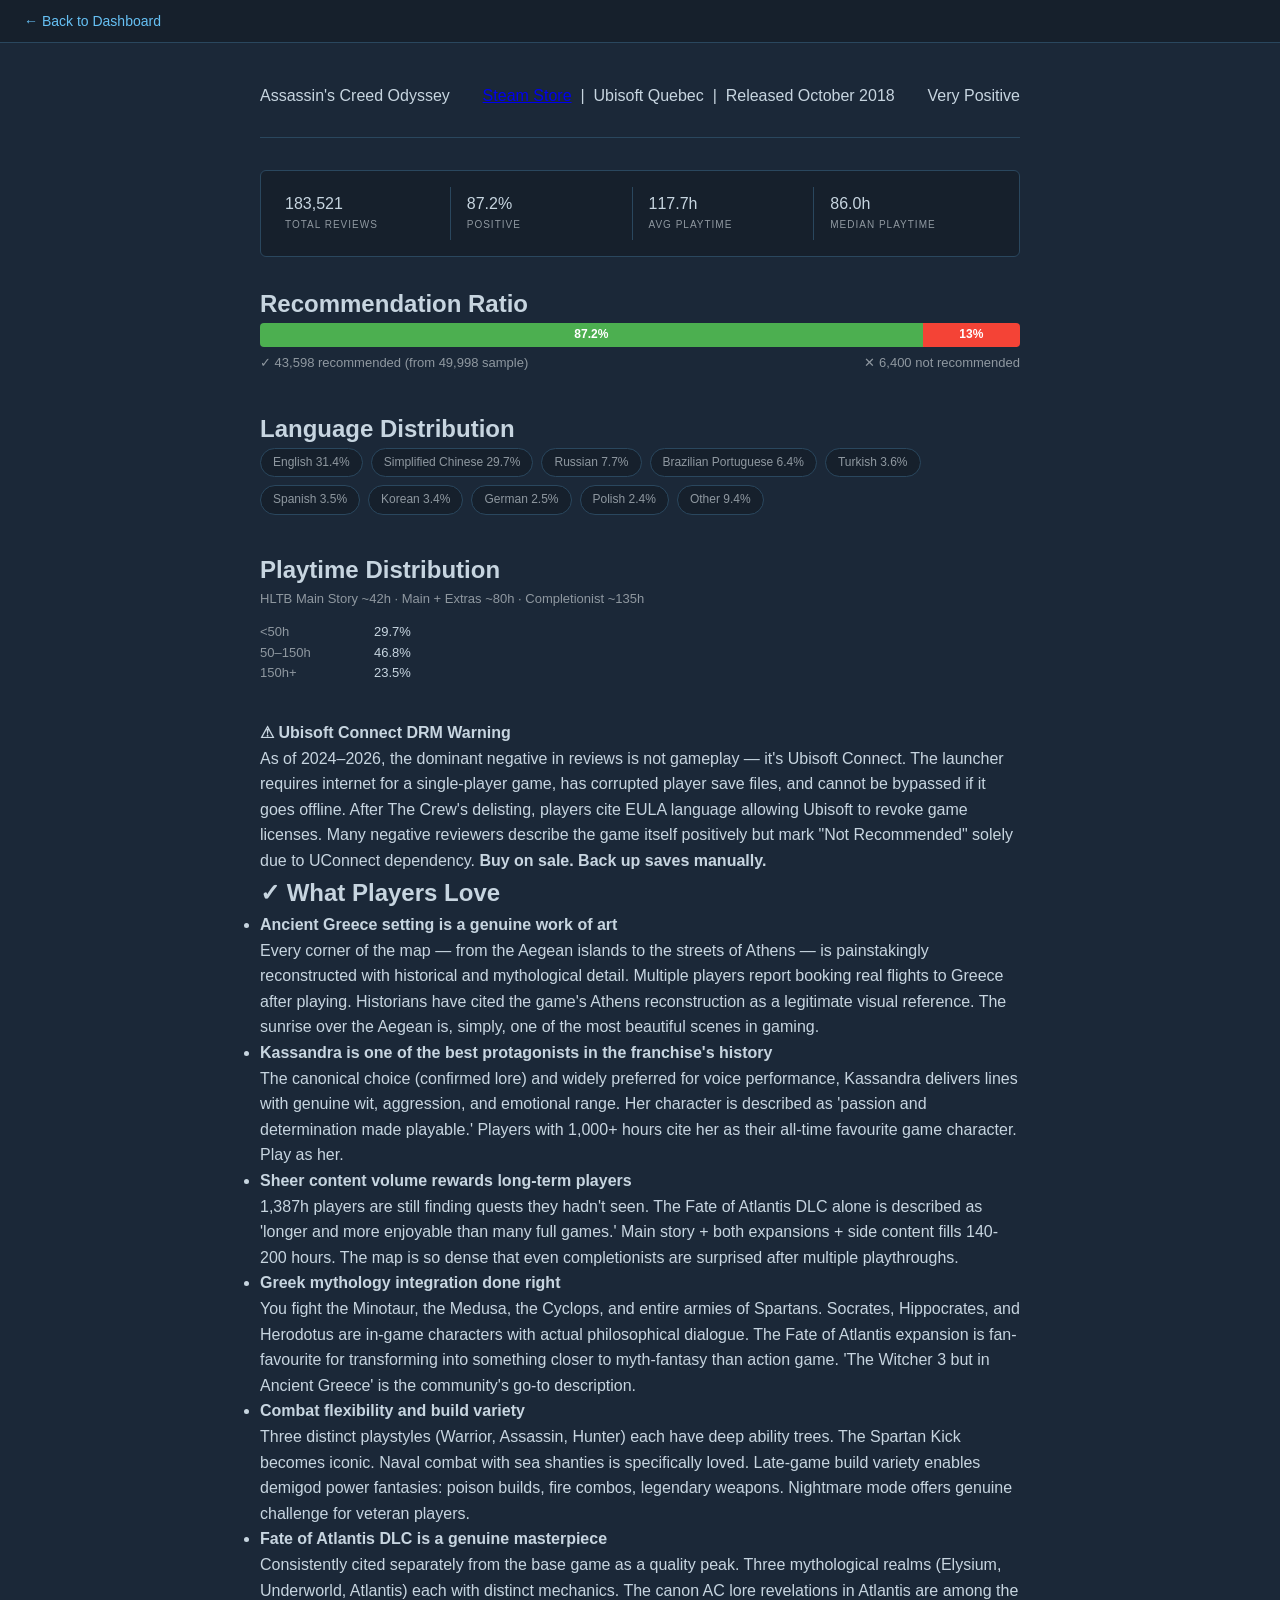
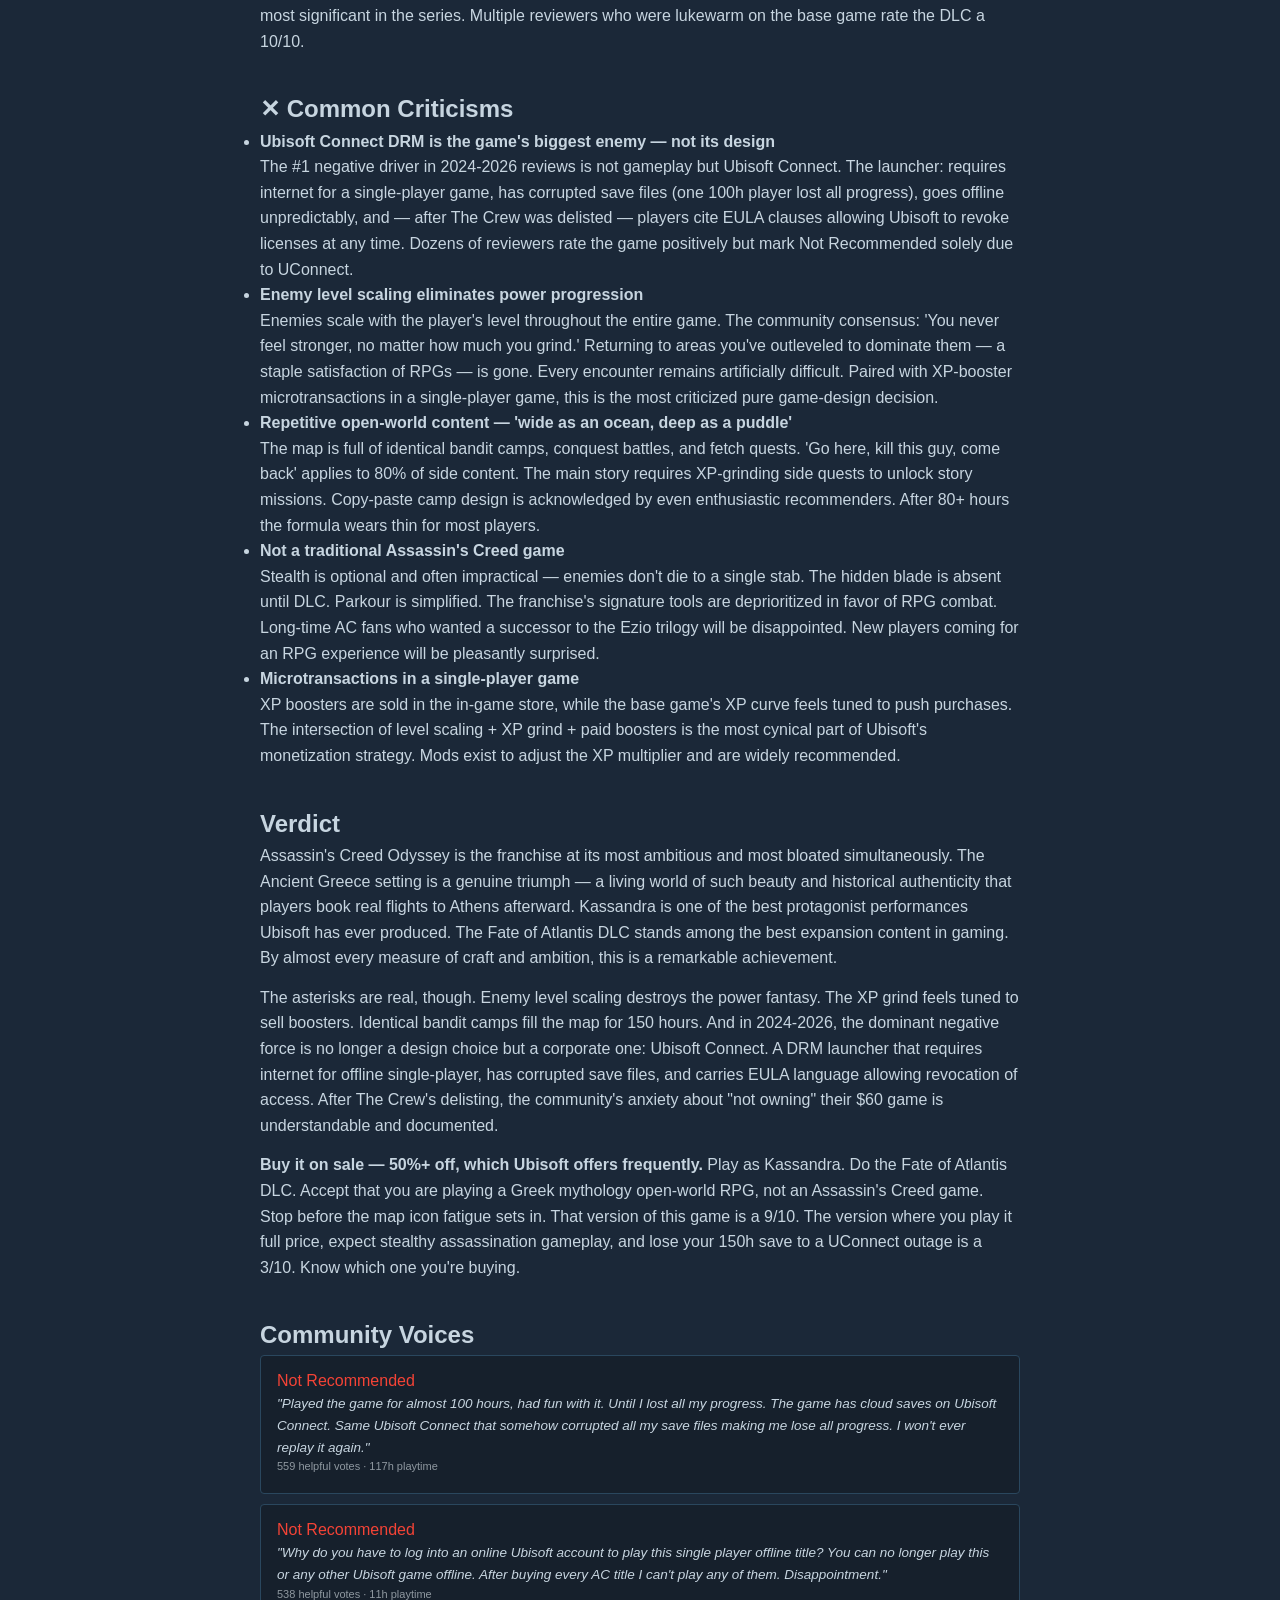
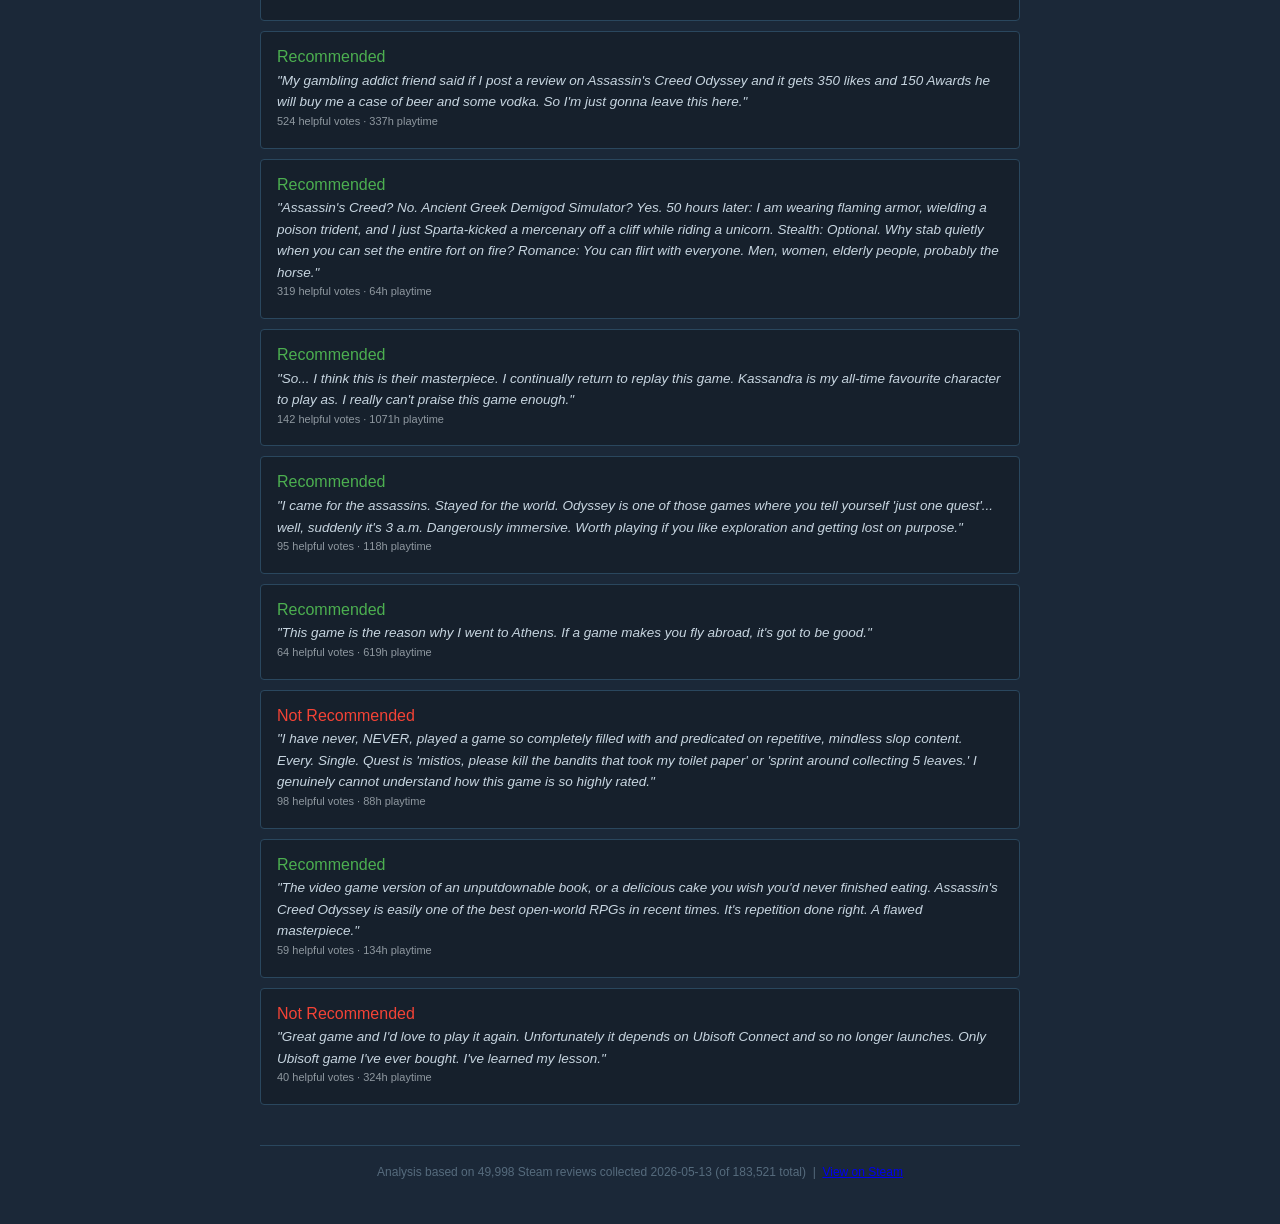
==== reports/ac_odyssey.html @ c22d8fff "Update Crimson Desert (150k reviews) + Add AC Odyssey (50k reviews) Crimson Desert: full corpus re-a" ====
<!doctype html>
<html lang="en">
<head>
<meta charset="utf-8">
<meta name="viewport" content="width=device-width,initial-scale=1">
<meta property="og:title" content="Assassin's Creed Odyssey — Steam Review Analysis">
<meta property="og:description" content="183,521 reviews · 87.2% positive · Very Positive">
<title>Assassin's Creed Odyssey — Steam Review Analysis</title>
<link rel="stylesheet" href="assets/style.css">
</head>
<body>
<nav class="nav-bar"><a href="index.html" class="nav-back">&#8592; Back to Dashboard</a></nav>
<div class="container">

<div class="header">
  <div class="game-title">Assassin's Creed Odyssey</div>
  <div class="game-meta">
    <a href="https://store.steampowered.com/app/812140/Assassins_Creed_Odyssey/" target="_blank" rel="noopener">Steam Store</a> &nbsp;|&nbsp;
    Ubisoft Quebec &nbsp;|&nbsp; Released October 2018
  </div>
  <div class="rating-badge">Very Positive</div>
</div>

<div class="stats-bar">
  <div class="stat-item"><div class="stat-num">183,521</div><div class="stat-label">Total Reviews</div></div>
  <div class="stat-item"><div class="stat-num">87.2%</div><div class="stat-label">Positive</div></div>
  <div class="stat-item"><div class="stat-num">117.7h</div><div class="stat-label">Avg Playtime</div></div>
  <div class="stat-item"><div class="stat-num">86.0h</div><div class="stat-label">Median Playtime</div></div>
</div>

<div class="section">
  <h2>Recommendation Ratio</h2>
  <div style="display:flex;align-items:center;gap:12px">
    <div style="flex:1">
      <div style="display:flex;height:24px;border-radius:4px;overflow:hidden">
        <div style="width:87.2%;background:#4CAF50;display:flex;align-items:center;justify-content:center;font-size:12px;font-weight:700;color:#fff">87.2%</div>
        <div style="width:12.799999999999997%;background:#F44336;display:flex;align-items:center;justify-content:center;font-size:12px;font-weight:700;color:#fff">13%</div>
      </div>
    </div>
  </div>
  <div style="display:flex;justify-content:space-between;margin-top:6px;font-size:13px;color:#8f98a0">
    <span>&#x2713; 43,598 recommended (from 49,998 sample)</span>
    <span>&#x2715; 6,400 not recommended</span>
  </div>
</div>

<div class="section">
  <h2>Language Distribution</h2>
  <div style="display:flex;flex-wrap:wrap;gap:8px">
    <span class="lang-pill">English 31.4%</span>
    <span class="lang-pill">Simplified Chinese 29.7%</span>
    <span class="lang-pill">Russian 7.7%</span>
    <span class="lang-pill">Brazilian Portuguese 6.4%</span>
    <span class="lang-pill">Turkish 3.6%</span>
    <span class="lang-pill">Spanish 3.5%</span>
    <span class="lang-pill">Korean 3.4%</span>
    <span class="lang-pill">German 2.5%</span>
    <span class="lang-pill">Polish 2.4%</span>
    <span class="lang-pill">Other 9.4%</span>
  </div>
</div>

<div class="section">
  <h2>Playtime Distribution</h2>
  <p style="color:#8f98a0;font-size:13px;margin-bottom:12px">HLTB Main Story ~42h · Main + Extras ~80h · Completionist ~135h</p>
  <div class="pt-row"><span class="pt-label">&lt;50h</span><div style="background:#16202d;border-radius:4px;overflow:hidden;height:12px;margin:4px 0"><div style="width:29.7%;height:100%;background:#66c0f4"></div></div> <span class="pt-pct">29.7%</span></div>
  <div class="pt-row"><span class="pt-label">50–150h</span><div style="background:#16202d;border-radius:4px;overflow:hidden;height:12px;margin:4px 0"><div style="width:46.8%;height:100%;background:#66c0f4"></div></div> <span class="pt-pct">46.8%</span></div>
  <div class="pt-row"><span class="pt-label">150h+</span><div style="background:#16202d;border-radius:4px;overflow:hidden;height:12px;margin:4px 0"><div style="width:23.5%;height:100%;background:#4CAF50"></div></div> <span class="pt-pct">23.5%</span></div>
</div>

<div class="callout callout-warning">
  <strong>&#9888; Ubisoft Connect DRM Warning</strong><br>
  As of 2024–2026, the dominant negative in reviews is not gameplay — it's Ubisoft Connect.
  The launcher requires internet for a single-player game, has corrupted player save files,
  and cannot be bypassed if it goes offline. After The Crew's delisting, players cite EULA
  language allowing Ubisoft to revoke game licenses. Many negative reviewers describe the game
  itself positively but mark "Not Recommended" solely due to UConnect dependency.
  <strong>Buy on sale. Back up saves manually.</strong>
</div>

<div class="section">
  <h2>&#x2713; What Players Love</h2>
  <ul class="pros-list">
    <li><strong>Ancient Greece setting is a genuine work of art</strong><br><span>Every corner of the map — from the Aegean islands to the streets of Athens — is painstakingly reconstructed with historical and mythological detail. Multiple players report booking real flights to Greece after playing. Historians have cited the game's Athens reconstruction as a legitimate visual reference. The sunrise over the Aegean is, simply, one of the most beautiful scenes in gaming.</span></li>
    <li><strong>Kassandra is one of the best protagonists in the franchise's history</strong><br><span>The canonical choice (confirmed lore) and widely preferred for voice performance, Kassandra delivers lines with genuine wit, aggression, and emotional range. Her character is described as 'passion and determination made playable.' Players with 1,000+ hours cite her as their all-time favourite game character. Play as her.</span></li>
    <li><strong>Sheer content volume rewards long-term players</strong><br><span>1,387h players are still finding quests they hadn't seen. The Fate of Atlantis DLC alone is described as 'longer and more enjoyable than many full games.' Main story + both expansions + side content fills 140-200 hours. The map is so dense that even completionists are surprised after multiple playthroughs.</span></li>
    <li><strong>Greek mythology integration done right</strong><br><span>You fight the Minotaur, the Medusa, the Cyclops, and entire armies of Spartans. Socrates, Hippocrates, and Herodotus are in-game characters with actual philosophical dialogue. The Fate of Atlantis expansion is fan-favourite for transforming into something closer to myth-fantasy than action game. 'The Witcher 3 but in Ancient Greece' is the community's go-to description.</span></li>
    <li><strong>Combat flexibility and build variety</strong><br><span>Three distinct playstyles (Warrior, Assassin, Hunter) each have deep ability trees. The Spartan Kick becomes iconic. Naval combat with sea shanties is specifically loved. Late-game build variety enables demigod power fantasies: poison builds, fire combos, legendary weapons. Nightmare mode offers genuine challenge for veteran players.</span></li>
    <li><strong>Fate of Atlantis DLC is a genuine masterpiece</strong><br><span>Consistently cited separately from the base game as a quality peak. Three mythological realms (Elysium, Underworld, Atlantis) each with distinct mechanics. The canon AC lore revelations in Atlantis are among the most significant in the series. Multiple reviewers who were lukewarm on the base game rate the DLC a 10/10.</span></li>
  </ul>
</div>

<div class="section">
  <h2>&#x2715; Common Criticisms</h2>
  <ul class="cons-list">
    <li><strong>Ubisoft Connect DRM is the game's biggest enemy — not its design</strong><br><span>The #1 negative driver in 2024-2026 reviews is not gameplay but Ubisoft Connect. The launcher: requires internet for a single-player game, has corrupted save files (one 100h player lost all progress), goes offline unpredictably, and — after The Crew was delisted — players cite EULA clauses allowing Ubisoft to revoke licenses at any time. Dozens of reviewers rate the game positively but mark Not Recommended solely due to UConnect.</span></li>
    <li><strong>Enemy level scaling eliminates power progression</strong><br><span>Enemies scale with the player's level throughout the entire game. The community consensus: 'You never feel stronger, no matter how much you grind.' Returning to areas you've outleveled to dominate them — a staple satisfaction of RPGs — is gone. Every encounter remains artificially difficult. Paired with XP-booster microtransactions in a single-player game, this is the most criticized pure game-design decision.</span></li>
    <li><strong>Repetitive open-world content — 'wide as an ocean, deep as a puddle'</strong><br><span>The map is full of identical bandit camps, conquest battles, and fetch quests. 'Go here, kill this guy, come back' applies to 80% of side content. The main story requires XP-grinding side quests to unlock story missions. Copy-paste camp design is acknowledged by even enthusiastic recommenders. After 80+ hours the formula wears thin for most players.</span></li>
    <li><strong>Not a traditional Assassin's Creed game</strong><br><span>Stealth is optional and often impractical — enemies don't die to a single stab. The hidden blade is absent until DLC. Parkour is simplified. The franchise's signature tools are deprioritized in favor of RPG combat. Long-time AC fans who wanted a successor to the Ezio trilogy will be disappointed. New players coming for an RPG experience will be pleasantly surprised.</span></li>
    <li><strong>Microtransactions in a single-player game</strong><br><span>XP boosters are sold in the in-game store, while the base game's XP curve feels tuned to push purchases. The intersection of level scaling + XP grind + paid boosters is the most cynical part of Ubisoft's monetization strategy. Mods exist to adjust the XP multiplier and are widely recommended.</span></li>
  </ul>
</div>

<div class="section">
  <h2>Verdict</h2>
  <div class="verdict">
    <p>Assassin's Creed Odyssey is the franchise at its most ambitious and most bloated simultaneously.
The Ancient Greece setting is a genuine triumph — a living world of such beauty and historical
authenticity that players book real flights to Athens afterward. Kassandra is one of the best
protagonist performances Ubisoft has ever produced. The Fate of Atlantis DLC stands among the
best expansion content in gaming. By almost every measure of craft and ambition, this is a
remarkable achievement.</p>
    <p style="margin-top:14px">The asterisks are real, though. Enemy level scaling destroys the power fantasy. The XP grind
feels tuned to sell boosters. Identical bandit camps fill the map for 150 hours.
And in 2024-2026, the dominant negative force is no longer a design choice but a corporate one:
Ubisoft Connect. A DRM launcher that requires internet for offline single-player, has corrupted
save files, and carries EULA language allowing revocation of access. After The Crew's delisting,
the community's anxiety about "not owning" their $60 game is understandable and documented.</p>
    <p style="margin-top:14px"><strong>Buy it on sale — 50%+ off, which Ubisoft offers frequently.</strong>
Play as Kassandra. Do the Fate of Atlantis DLC. Accept that you are playing a Greek mythology
open-world RPG, not an Assassin's Creed game. Stop before the map icon fatigue sets in.
That version of this game is a 9/10. The version where you play it full price, expect stealthy
assassination gameplay, and lose your 150h save to a UConnect outage is a 3/10.
Know which one you're buying.</p>
  </div>
</div>

<div class="section">
  <h2>Community Voices</h2>
  <div class="quotes">
    <div class="quote-card">
      <div class="quote-tag" style="color:#F44336">Not Recommended</div>
      <p class="quote-text">"Played the game for almost 100 hours, had fun with it. Until I lost all my progress. The game has cloud saves on Ubisoft Connect. Same Ubisoft Connect that somehow corrupted all my save files making me lose all progress. I won't ever replay it again."</p>
      <div class="quote-meta">559 helpful votes · 117h playtime</div>
    </div>
    <div class="quote-card">
      <div class="quote-tag" style="color:#F44336">Not Recommended</div>
      <p class="quote-text">"Why do you have to log into an online Ubisoft account to play this single player offline title? You can no longer play this or any other Ubisoft game offline. After buying every AC title I can't play any of them. Disappointment."</p>
      <div class="quote-meta">538 helpful votes · 11h playtime</div>
    </div>
    <div class="quote-card">
      <div class="quote-tag" style="color:#4CAF50">Recommended</div>
      <p class="quote-text">"My gambling addict friend said if I post a review on Assassin's Creed Odyssey and it gets 350 likes and 150 Awards he will buy me a case of beer and some vodka. So I'm just gonna leave this here."</p>
      <div class="quote-meta">524 helpful votes · 337h playtime</div>
    </div>
    <div class="quote-card">
      <div class="quote-tag" style="color:#4CAF50">Recommended</div>
      <p class="quote-text">"Assassin's Creed? No. Ancient Greek Demigod Simulator? Yes. 50 hours later: I am wearing flaming armor, wielding a poison trident, and I just Sparta-kicked a mercenary off a cliff while riding a unicorn. Stealth: Optional. Why stab quietly when you can set the entire fort on fire? Romance: You can flirt with everyone. Men, women, elderly people, probably the horse."</p>
      <div class="quote-meta">319 helpful votes · 64h playtime</div>
    </div>
    <div class="quote-card">
      <div class="quote-tag" style="color:#4CAF50">Recommended</div>
      <p class="quote-text">"So... I think this is their masterpiece. I continually return to replay this game. Kassandra is my all-time favourite character to play as. I really can't praise this game enough."</p>
      <div class="quote-meta">142 helpful votes · 1071h playtime</div>
    </div>
    <div class="quote-card">
      <div class="quote-tag" style="color:#4CAF50">Recommended</div>
      <p class="quote-text">"I came for the assassins. Stayed for the world. Odyssey is one of those games where you tell yourself 'just one quest'... well, suddenly it's 3 a.m. Dangerously immersive. Worth playing if you like exploration and getting lost on purpose."</p>
      <div class="quote-meta">95 helpful votes · 118h playtime</div>
    </div>
    <div class="quote-card">
      <div class="quote-tag" style="color:#4CAF50">Recommended</div>
      <p class="quote-text">"This game is the reason why I went to Athens. If a game makes you fly abroad, it's got to be good."</p>
      <div class="quote-meta">64 helpful votes · 619h playtime</div>
    </div>
    <div class="quote-card">
      <div class="quote-tag" style="color:#F44336">Not Recommended</div>
      <p class="quote-text">"I have never, NEVER, played a game so completely filled with and predicated on repetitive, mindless slop content. Every. Single. Quest is 'mistios, please kill the bandits that took my toilet paper' or 'sprint around collecting 5 leaves.' I genuinely cannot understand how this game is so highly rated."</p>
      <div class="quote-meta">98 helpful votes · 88h playtime</div>
    </div>
    <div class="quote-card">
      <div class="quote-tag" style="color:#4CAF50">Recommended</div>
      <p class="quote-text">"The video game version of an unputdownable book, or a delicious cake you wish you'd never finished eating. Assassin's Creed Odyssey is easily one of the best open-world RPGs in recent times. It's repetition done right. A flawed masterpiece."</p>
      <div class="quote-meta">59 helpful votes · 134h playtime</div>
    </div>
    <div class="quote-card">
      <div class="quote-tag" style="color:#F44336">Not Recommended</div>
      <p class="quote-text">"Great game and I'd love to play it again. Unfortunately it depends on Ubisoft Connect and so no longer launches. Only Ubisoft game I've ever bought. I've learned my lesson."</p>
      <div class="quote-meta">40 helpful votes · 324h playtime</div>
    </div>
  </div>
</div>

<div class="footer">
  Analysis based on 49,998 Steam reviews collected 2026-05-13 (of 183,521 total) &nbsp;|&nbsp;
  <a href="https://store.steampowered.com/app/812140/Assassins_Creed_Odyssey/" target="_blank" rel="noopener">View on Steam</a>
</div>

</div>
</body>
</html>
---- reports/assets/style.css ----
/* ===================================================================
   Steam Review Analysis — Shared Stylesheet
   Used by: reports/index.html, reports/{slug}.html
   =================================================================== */

*, *::before, *::after { box-sizing: border-box; margin: 0; padding: 0; }

body {
  background: #1b2838;
  color: #c7d5e0;
  font-family: 'Motiva Sans', Arial, sans-serif;
  font-size: 16px;
  line-height: 1.6;
}

/* ── Nav Bar (analysis pages) ── */
.nav-bar {
  background: #16202c;
  border-bottom: 1px solid #2a475e;
  padding: 10px 24px;
  display: flex;
  align-items: center;
  gap: 16px;
  position: sticky;
  top: 0;
  z-index: 100;
}

.nav-back {
  color: #66c0f4;
  text-decoration: none;
  font-size: 14px;
  transition: color 0.15s;
}
.nav-back:hover { color: #8fd3f4; text-decoration: underline; }

.nav-game {
  color: #8f98a0;
  font-size: 14px;
  white-space: nowrap;
  overflow: hidden;
  text-overflow: ellipsis;
}

/* ── Analysis Page Container ── */
.container {
  max-width: 800px;
  margin: 0 auto;
  padding: 40px 20px;
}

/* ── Header ── */
.header {
  display: flex;
  justify-content: space-between;
  align-items: flex-start;
  gap: 20px;
  padding-bottom: 28px;
  margin-bottom: 32px;
  border-bottom: 1px solid #2a475e;
}

.game-name {
  font-size: 32px;
  font-weight: bold;
  color: #ffffff;
  line-height: 1.2;
  margin-bottom: 6px;
}

.subtitle { font-size: 16px; color: #8f98a0; }

.header-right { text-align: right; flex-shrink: 0; }

.steam-rating { font-size: 20px; font-weight: bold; margin-bottom: 4px; }
.review-count { font-size: 13px; color: #8f98a0; }

/* ── Stats Bar ── */
.stats-bar {
  background: #16202c;
  border: 1px solid #2a475e;
  border-radius: 6px;
  padding: 16px 24px;
  display: flex;
  flex-wrap: wrap;
  gap: 0;
  margin-bottom: 28px;
}

.stat-item { flex: 1; min-width: 120px; padding: 4px 16px; }
.stat-item:first-child { padding-left: 0; }
.stat-item + .stat-item { border-left: 1px solid #2a475e; }
.stat-label { font-size: 10px; color: #8f98a0; text-transform: uppercase; letter-spacing: 1px; display: block; margin-bottom: 3px; }
.stat-value { font-size: 18px; font-weight: bold; color: #c7d5e0; display: block; }

/* ── Ratio Bar ── */
.ratio-wrap { margin-bottom: 28px; }
.ratio-labels { display: flex; justify-content: space-between; font-size: 12px; margin-bottom: 6px; }
.label-pos { color: #a4d007; font-weight: bold; }
.label-neg { color: #e05c37; font-weight: bold; }
.ratio-track { height: 6px; background: rgba(163,76,37,.35); border-radius: 3px; overflow: hidden; }
.ratio-fill  { height: 100%; background: linear-gradient(90deg,#5c7e10,#a4d007); border-radius: 3px; }

/* ── Language Pills ── */
.lang-bar { display: flex; flex-wrap: wrap; gap: 6px; margin-bottom: 28px; }
.lang-pill { background: #16202c; border: 1px solid #2a475e; border-radius: 20px; padding: 4px 12px; font-size: 12px; color: #8f98a0; }
.lang-pill strong { color: #c7d5e0; }

/* ── Sections ── */
.section { margin-bottom: 36px; }

.section-heading {
  font-size: 24px;
  font-weight: bold;
  margin-bottom: 16px;
}
.section-heading.pros    { color: #5c7e10; }
.section-heading.cons    { color: #a34c25; }
.section-heading.verdict { color: #66c0f4; }
.section-heading.stats   { color: #c7d5e0; }

/* ── Pros / Cons List ── */
.item-list { list-style: none; }

.item-list li {
  display: flex;
  align-items: flex-start;
  gap: 10px;
  padding: 7px 0;
  border-bottom: 1px solid rgba(255,255,255,0.05);
  line-height: 1.6;
  font-size: 15px;
}
.item-list li:last-child { border-bottom: none; }

.marker { flex-shrink: 0; margin-top: 1px; font-size: 14px; }
.marker.pros { color: #5c7e10; }
.marker.cons { color: #a34c25; }

/* ── Verdict ── */
.verdict-body {
  border-left: 4px solid #66c0f4;
  padding-left: 20px;
  font-size: 15px;
  line-height: 1.8;
  color: #c7d5e0;
}
.verdict-body p + p { margin-top: 14px; }

/* ── Quote Cards ── */
.quotes { display: flex; flex-direction: column; gap: 10px; }
.quote-card {
  background: #16202c;
  border: 1px solid #2a475e;
  border-radius: 4px;
  padding: 12px 16px;
}
.quote-card.pos { border-left: 3px solid #5c7e10; }
.quote-card.neg { border-left: 3px solid #a34c25; }
.quote-meta { font-size: 11px; color: #8f98a0; margin-bottom: 5px; }
.quote-text { font-size: 13.5px; font-style: italic; line-height: 1.6; }

/* ── Playtime Breakdown ── */
.pt-bars { display: flex; flex-direction: column; gap: 8px; }
.pt-row { display: flex; align-items: center; gap: 12px; font-size: 13px; }
.pt-label { width: 90px; color: #8f98a0; flex-shrink: 0; }
.pt-track { flex: 1; background: #0e1923; border-radius: 2px; height: 14px; overflow: hidden; }
.pt-fill  { height: 100%; border-radius: 2px; background: linear-gradient(90deg,#2a5f8a,#66c0f4); }
.pt-count { width: 50px; text-align: right; color: #c7d5e0; }

/* ── Analysis Footer ── */
.footer {
  margin-top: 40px;
  padding-top: 16px;
  border-top: 1px solid #2a475e;
  font-size: 12px;
  color: #566b7d;
  text-align: center;
  line-height: 1.8;
}

/* ===================================================================
   Dashboard / Index Page Styles
   =================================================================== */

.dashboard {
  max-width: 1100px;
  margin: 0 auto;
  padding: 40px 20px;
}

.dash-header {
  text-align: center;
  margin-bottom: 48px;
  padding-bottom: 28px;
  border-bottom: 1px solid #2a475e;
}

.dash-title {
  font-size: 36px;
  font-weight: bold;
  color: #fff;
  margin-bottom: 8px;
}

.dash-subtitle {
  font-size: 16px;
  color: #8f98a0;
}

/* ── Card Grid ── */
.card-grid {
  display: grid;
  grid-template-columns: repeat(auto-fill, minmax(300px, 1fr));
  gap: 20px;
  margin-bottom: 48px;
}

.game-card {
  background: #16202c;
  border: 1px solid #2a475e;
  border-radius: 8px;
  padding: 24px;
  display: flex;
  flex-direction: column;
  gap: 16px;
  transition: transform 0.15s ease, box-shadow 0.15s ease, border-color 0.15s ease;
  text-decoration: none;
  color: inherit;
}
.game-card:hover {
  transform: translateY(-4px);
  box-shadow: 0 8px 28px rgba(0,0,0,0.5);
  border-color: #3a637e;
}

/* ── Rating Badge ── */
.card-badge {
  display: inline-block;
  padding: 3px 10px;
  border-radius: 3px;
  font-size: 11px;
  font-weight: bold;
  text-transform: uppercase;
  letter-spacing: 0.5px;
  width: fit-content;
}
.card-badge.overwhelmingly-positive,
.card-badge.very-positive {
  background: rgba(102,192,244,.15);
  color: #66c0f4;
  border: 1px solid rgba(102,192,244,.3);
}
.card-badge.mostly-positive {
  background: rgba(164,194,71,.12);
  color: #a4c247;
  border: 1px solid rgba(164,194,71,.3);
}
.card-badge.mixed {
  background: rgba(193,176,75,.15);
  color: #c1b04b;
  border: 1px solid rgba(193,176,75,.3);
}
.card-badge.mostly-negative,
.card-badge.very-negative,
.card-badge.overwhelmingly-negative {
  background: rgba(194,80,74,.15);
  color: #c2504a;
  border: 1px solid rgba(194,80,74,.3);
}

.card-game-name {
  font-size: 20px;
  font-weight: bold;
  color: #fff;
  line-height: 1.3;
  flex-grow: 1;
}

/* ── Card Stats ── */
.card-stats {
  display: flex;
  gap: 24px;
}
.card-stat { display: flex; flex-direction: column; gap: 2px; }
.card-stat-label {
  font-size: 10px;
  color: #8f98a0;
  text-transform: uppercase;
  letter-spacing: 1px;
}
.card-stat-value {
  font-size: 22px;
  font-weight: bold;
  color: #c7d5e0;
}

/* ── Card Button ── */
.card-btn {
  display: block;
  text-align: center;
  background: #1a9fff;
  color: #fff;
  text-decoration: none;
  padding: 9px 16px;
  border-radius: 3px;
  font-size: 14px;
  font-weight: bold;
  transition: background 0.15s;
  margin-top: auto;
}
.card-btn:hover { background: #47b3ff; }

/* ── Empty State ── */
.empty-state {
  text-align: center;
  color: #566b7d;
  font-size: 15px;
  padding: 60px 20px;
  grid-column: 1 / -1;
}

/* ── Dashboard Footer ── */
.dash-footer {
  text-align: center;
  font-size: 12px;
  color: #566b7d;
  padding-top: 16px;
  border-top: 1px solid #2a475e;
  line-height: 1.8;
}

/* ── Responsive ── */
@media (max-width: 600px) {
  .dash-title { font-size: 26px; }
  .card-grid  { grid-template-columns: 1fr; }
  .header     { flex-direction: column; }
  .stats-bar  { flex-direction: column; }
  .stat-item + .stat-item { border-left: none; border-top: 1px solid #2a475e; padding-left: 0; padding-top: 10px; }
}
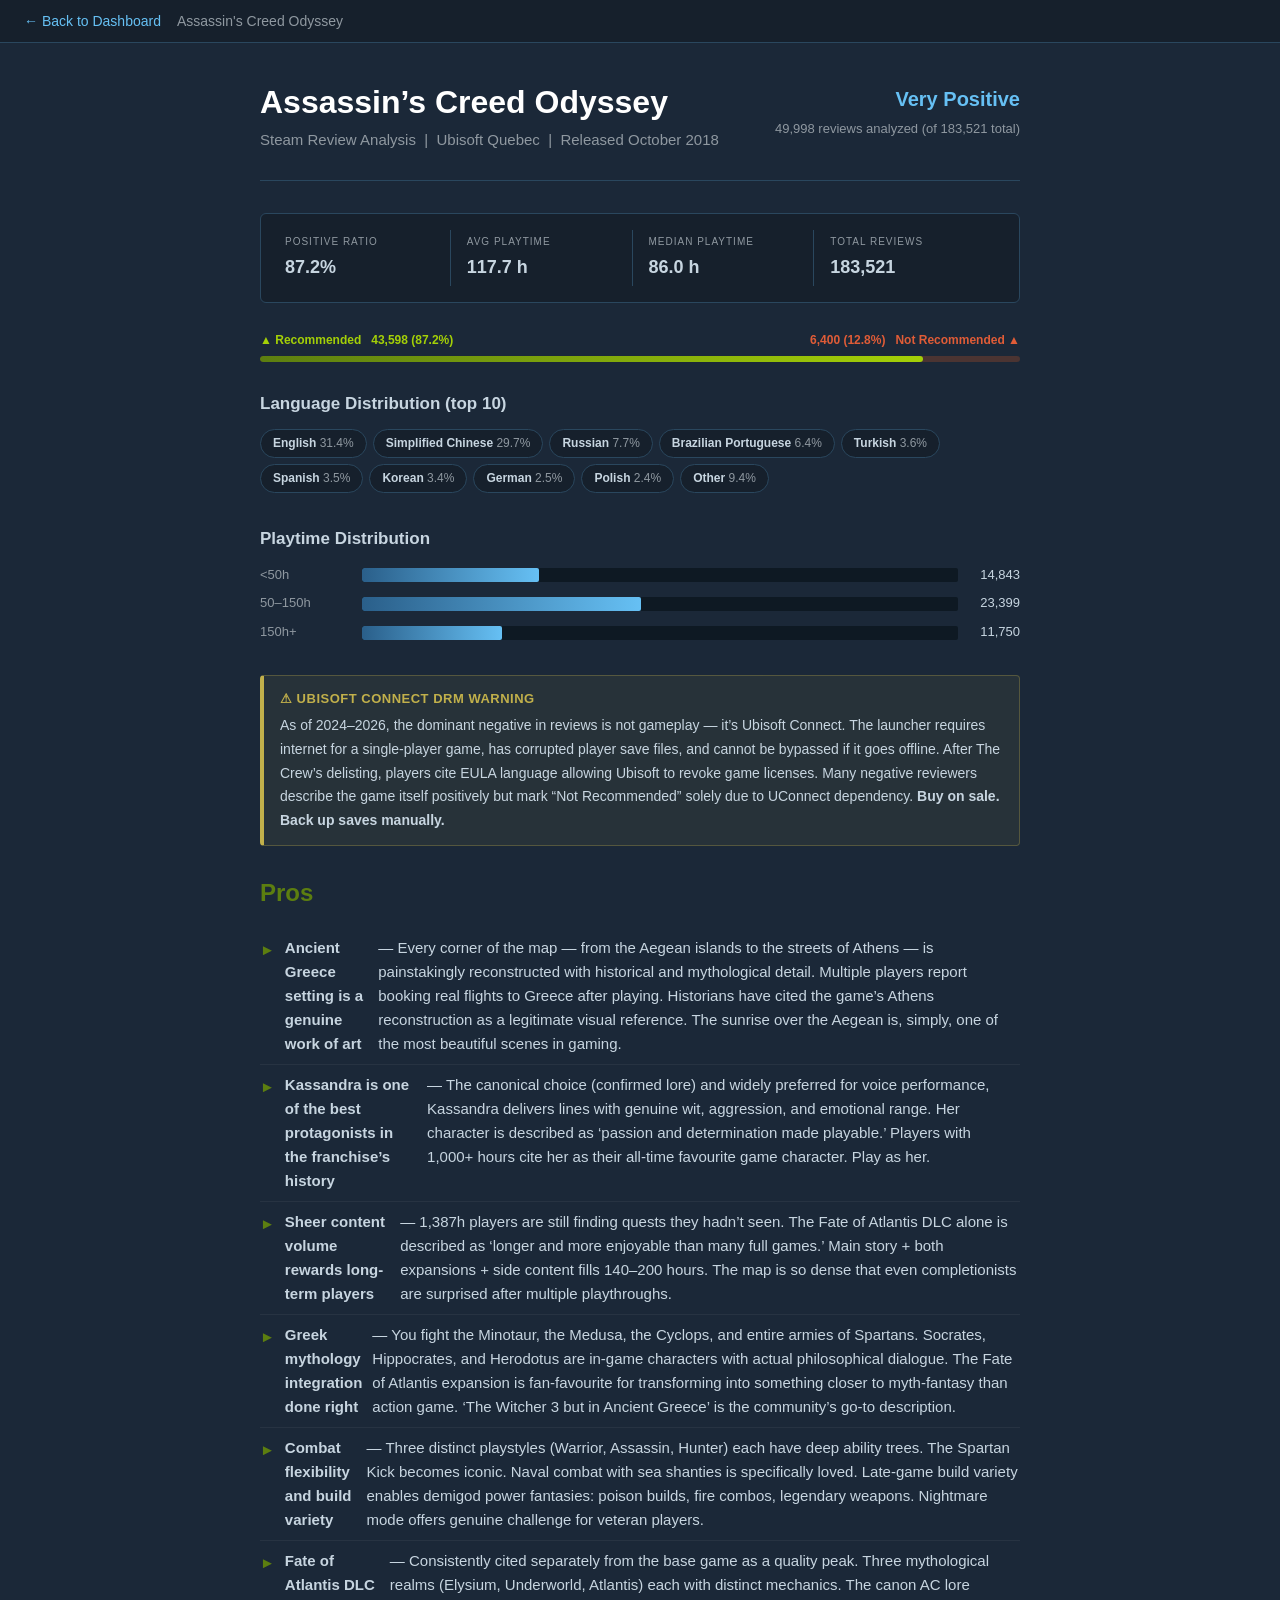
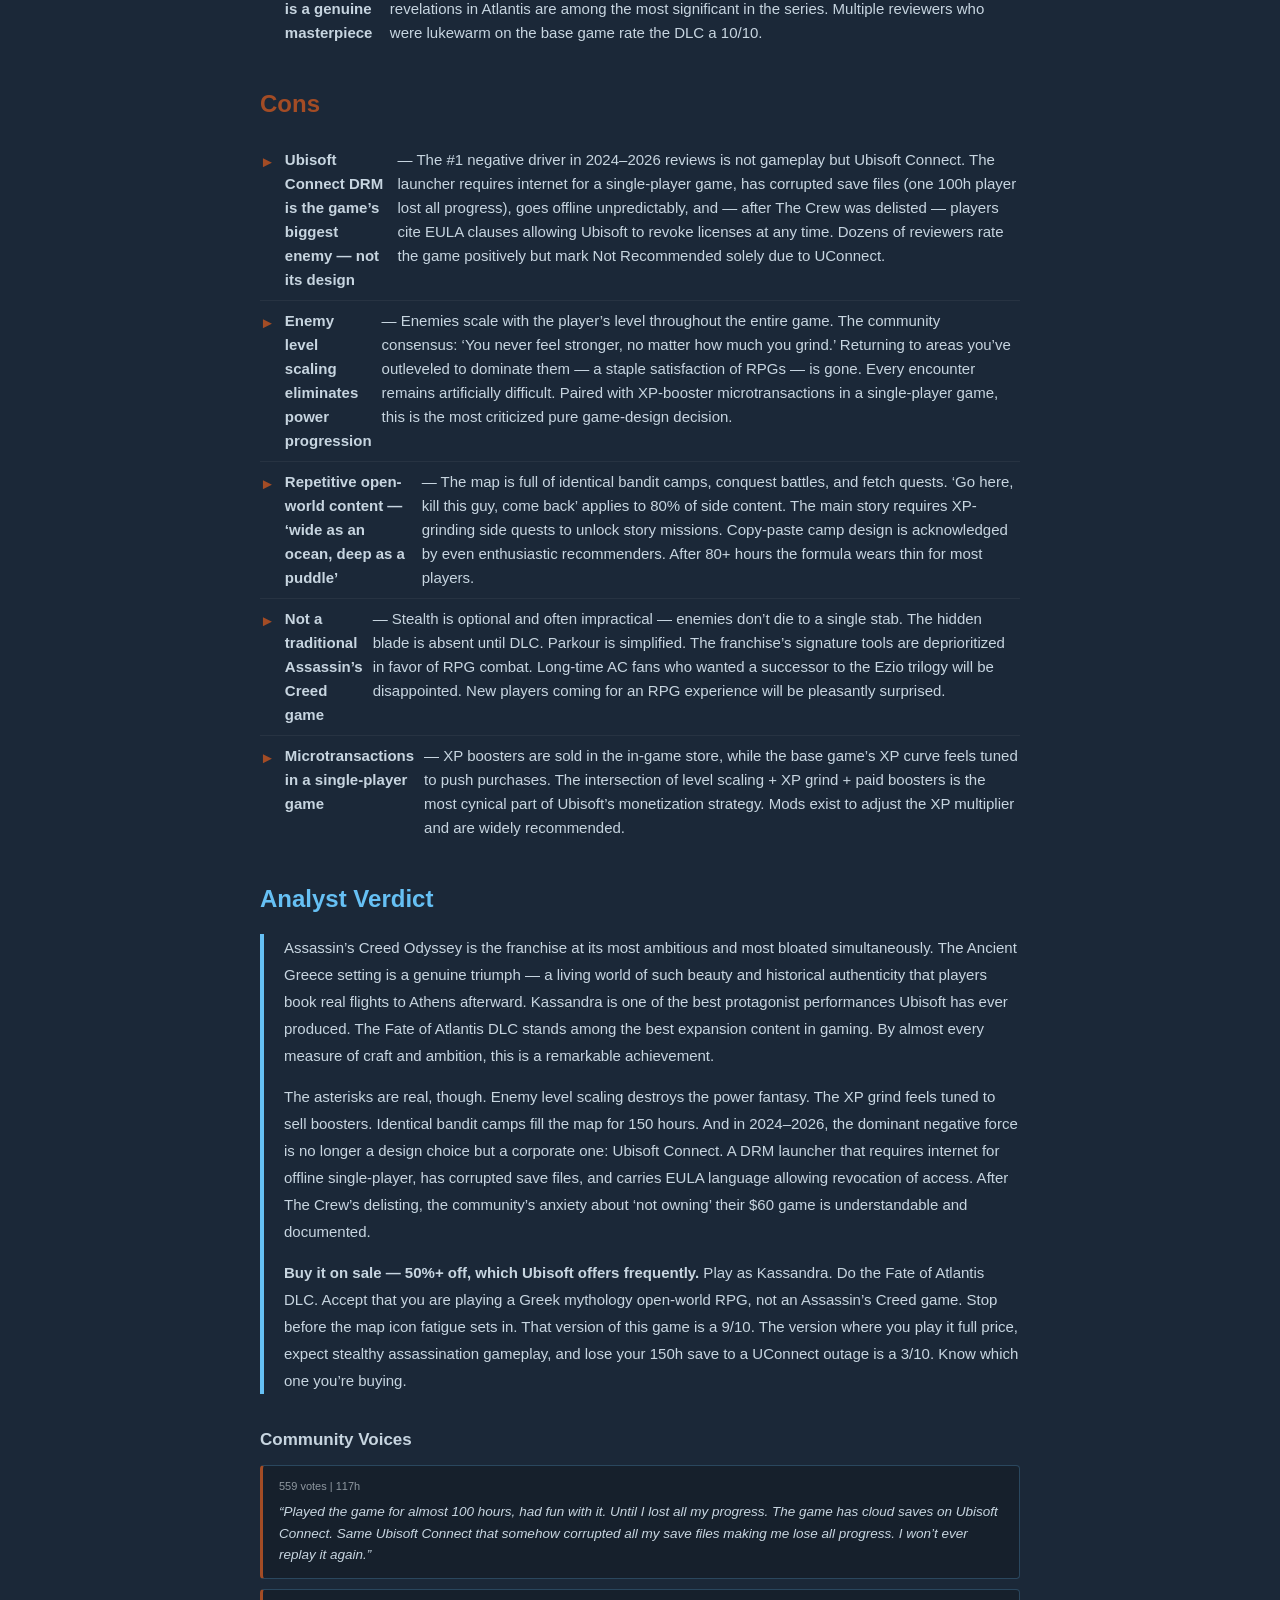
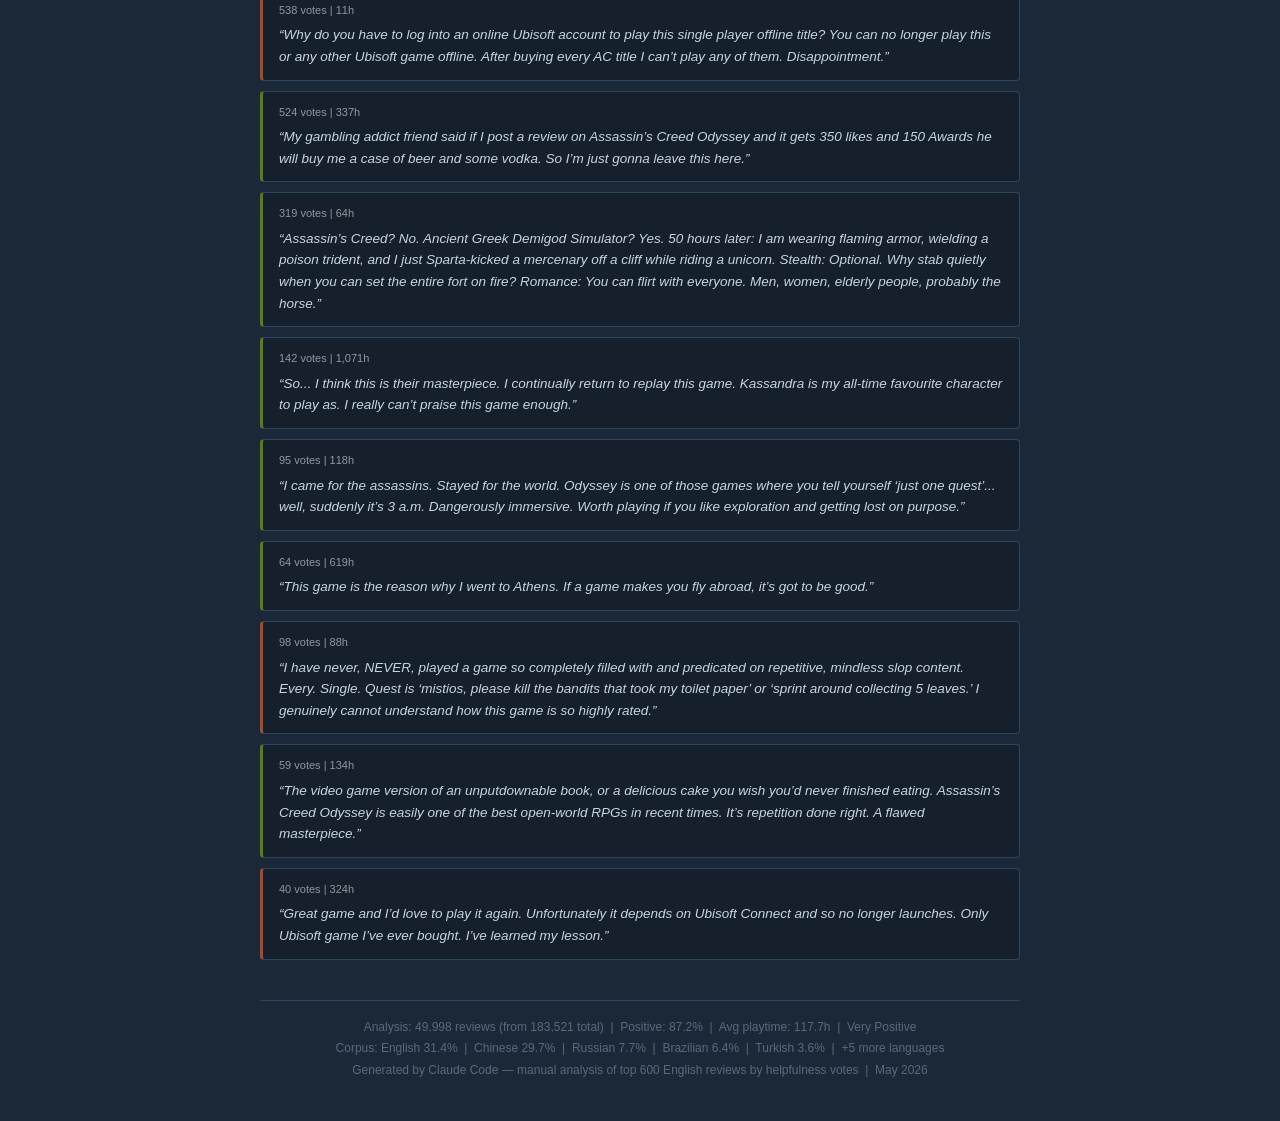
==== commit 5856cd26: "Update dashboard: Assassin's Creed Odyssey, Crimson Desert, Dragon's Dogma 2, Horizon Forbidden West" ====
--- a/reports/ac_odyssey.html
+++ b/reports/ac_odyssey.html
@@ -1,191 +1,191 @@
-<!doctype html>
+<!DOCTYPE html>
 <html lang="en">
-<head>
-<meta charset="utf-8">
-<meta name="viewport" content="width=device-width,initial-scale=1">
-<meta property="og:title" content="Assassin's Creed Odyssey — Steam Review Analysis">
-<meta property="og:description" content="183,521 reviews · 87.2% positive · Very Positive">
-<title>Assassin's Creed Odyssey — Steam Review Analysis</title>
-<link rel="stylesheet" href="assets/style.css">
-</head>
-<body>
-<nav class="nav-bar"><a href="index.html" class="nav-back">&#8592; Back to Dashboard</a></nav>
+<head><meta charset="UTF-8"><meta name="viewport" content="width=device-width,initial-scale=1.0">
+<meta name="description" content="Steam review analysis of Assassin's Creed Odyssey — Very Positive (87.2% positive, 49,998 reviews analyzed)">
+<title>Assassin's Creed Odyssey – Steam Review Analysis</title>
+<style>
+*, *::before, *::after { box-sizing: border-box; margin: 0; padding: 0; }
+
+body {
+  background: #1b2838;
+  color: #c7d5e0;
+  font-family: 'Motiva Sans', Arial, sans-serif;
+  font-size: 16px;
+  line-height: 1.6;
+}
+
+/* Nav */
+.nav-bar {
+  background: #16202c;
+  border-bottom: 1px solid #2a475e;
+  padding: 10px 24px;
+  display: flex;
+  align-items: center;
+  gap: 16px;
+  position: sticky;
+  top: 0;
+  z-index: 100;
+}
+.nav-back { color: #66c0f4; text-decoration: none; font-size: 14px; transition: color .15s; }
+.nav-back:hover { color: #8fd3f4; text-decoration: underline; }
+.nav-game { color: #8f98a0; font-size: 14px; }
+
+/* Container */
+.container { max-width: 800px; margin: 0 auto; padding: 40px 20px; }
+
+/* Header */
+.header {
+  display: flex; justify-content: space-between; align-items: flex-start;
+  gap: 20px; padding-bottom: 28px; margin-bottom: 32px;
+  border-bottom: 1px solid #2a475e;
+}
+.game-name { font-size: 32px; font-weight: bold; color: #fff; line-height: 1.2; margin-bottom: 6px; }
+.subtitle   { font-size: 15px; color: #8f98a0; }
+.header-right { text-align: right; flex-shrink: 0; }
+.steam-rating { font-size: 20px; font-weight: bold; color: #66c0f4; margin-bottom: 4px; }
+.review-count { font-size: 13px; color: #8f98a0; }
+
+/* Stats bar */
+.stats-bar {
+  background: #16202c; border: 1px solid #2a475e; border-radius: 6px;
+  padding: 16px 24px; display: flex; flex-wrap: wrap; gap: 0; margin-bottom: 28px;
+}
+.stat-item { flex: 1; min-width: 120px; padding: 4px 16px; }
+.stat-item:first-child { padding-left: 0; }
+.stat-item + .stat-item { border-left: 1px solid #2a475e; }
+.stat-label { font-size: 10px; color: #8f98a0; text-transform: uppercase; letter-spacing: 1px; display: block; margin-bottom: 3px; }
+.stat-value { font-size: 18px; font-weight: bold; color: #c7d5e0; display: block; }
+
+/* Ratio bar */
+.ratio-wrap { margin-bottom: 28px; }
+.ratio-labels { display: flex; justify-content: space-between; font-size: 12px; margin-bottom: 6px; }
+.label-pos { color: #a4d007; font-weight: bold; }
+.label-neg { color: #e05c37; font-weight: bold; }
+.ratio-track { height: 6px; background: rgba(163,76,37,.35); border-radius: 3px; overflow: hidden; }
+.ratio-fill  { height: 100%; background: linear-gradient(90deg,#5c7e10,#a4d007); border-radius: 3px; }
+
+/* Language pills */
+.lang-bar { display: flex; flex-wrap: wrap; gap: 6px; margin-bottom: 28px; }
+.lang-pill { background: #16202c; border: 1px solid #2a475e; border-radius: 20px; padding: 4px 12px; font-size: 12px; color: #8f98a0; }
+.lang-pill strong { color: #c7d5e0; }
+
+/* Sections */
+.section { margin-bottom: 32px; }
+.section-heading { font-size: 24px; font-weight: bold; margin-bottom: 16px; }
+.section-heading.pros    { color: #5c7e10; }
+.section-heading.cons    { color: #a34c25; }
+.section-heading.verdict { color: #66c0f4; }
+.section-heading.stats   { color: #c7d5e0; }
+
+/* List items */
+.item-list { list-style: none; }
+.item-list li {
+  display: flex; align-items: flex-start; gap: 10px;
+  padding: 8px 0; border-bottom: 1px solid rgba(255,255,255,.05);
+  line-height: 1.6; font-size: 15px;
+}
+.item-list li:last-child { border-bottom: none; }
+.marker      { flex-shrink: 0; margin-top: 2px; }
+.marker.pros { color: #5c7e10; }
+.marker.cons { color: #a34c25; }
+
+/* Verdict */
+.verdict-body {
+  border-left: 4px solid #66c0f4;
+  padding-left: 20px; font-size: 15px; line-height: 1.8; color: #c7d5e0;
+}
+.verdict-body p + p { margin-top: 14px; }
+
+/* Callout */
+.callout {
+  background: rgba(193,176,75,.08); border: 1px solid rgba(193,176,75,.3);
+  border-left: 4px solid #c1b04b; border-radius: 4px;
+  padding: 12px 16px; margin-bottom: 28px; font-size: 14px; line-height: 1.7;
+  color: #c7d5e0;
+}
+.callout-title { font-weight: bold; color: #c1b04b; margin-bottom: 4px; font-size: 13px; text-transform: uppercase; letter-spacing: .5px; }
+
+/* Quote cards */
+.quotes { display: flex; flex-direction: column; gap: 10px; }
+.quote-card { background: #16202c; border: 1px solid #2a475e; border-radius: 4px; padding: 12px 16px; }
+.quote-card.pos { border-left: 3px solid #5c7e10; }
+.quote-card.neg { border-left: 3px solid #a34c25; }
+.quote-meta { font-size: 11px; color: #8f98a0; margin-bottom: 5px; }
+.quote-text { font-size: 13.5px; font-style: italic; line-height: 1.6; }
+
+/* Playtime bars */
+.pt-bars { display: flex; flex-direction: column; gap: 8px; }
+.pt-row { display: flex; align-items: center; gap: 12px; font-size: 13px; }
+.pt-label { width: 90px; color: #8f98a0; flex-shrink: 0; }
+.pt-track { flex: 1; background: #0e1923; border-radius: 2px; height: 14px; overflow: hidden; }
+.pt-fill  { height: 100%; border-radius: 2px; background: linear-gradient(90deg,#2a5f8a,#66c0f4); }
+.pt-count { width: 50px; text-align: right; color: #c7d5e0; }
+
+/* Footer */
+.footer {
+  margin-top: 40px; padding-top: 16px; border-top: 1px solid #2a475e;
+  font-size: 12px; color: #566b7d; text-align: center; line-height: 1.8;
+}
+</style></head><body>
+<nav class="nav-bar"><a href="index.html" class="nav-back">&#8592; Back to Dashboard</a><span class="nav-game">Assassin's Creed Odyssey</span></nav>
 <div class="container">
-
-<div class="header">
-  <div class="game-title">Assassin's Creed Odyssey</div>
-  <div class="game-meta">
-    <a href="https://store.steampowered.com/app/812140/Assassins_Creed_Odyssey/" target="_blank" rel="noopener">Steam Store</a> &nbsp;|&nbsp;
-    Ubisoft Quebec &nbsp;|&nbsp; Released October 2018
-  </div>
-  <div class="rating-badge">Very Positive</div>
+<div class="header"><div class="header-left"><div class="game-name">Assassin&#8217;s Creed Odyssey</div><div class="subtitle">Steam Review Analysis &nbsp;|&nbsp; Ubisoft Quebec &nbsp;|&nbsp; Released October 2018</div></div><div class="header-right"><div class="steam-rating">Very Positive</div><div class="review-count">49,998 reviews analyzed (of 183,521 total)</div></div></div>
+<div class="stats-bar">
+<div class="stat-item"><span class="stat-label">Positive Ratio</span><span class="stat-value">87.2%</span></div>
+<div class="stat-item"><span class="stat-label">Avg Playtime</span><span class="stat-value">117.7 h</span></div>
+<div class="stat-item"><span class="stat-label">Median Playtime</span><span class="stat-value">86.0 h</span></div>
+<div class="stat-item"><span class="stat-label">Total Reviews</span><span class="stat-value">183,521</span></div>
 </div>
-
-<div class="stats-bar">
-  <div class="stat-item"><div class="stat-num">183,521</div><div class="stat-label">Total Reviews</div></div>
-  <div class="stat-item"><div class="stat-num">87.2%</div><div class="stat-label">Positive</div></div>
-  <div class="stat-item"><div class="stat-num">117.7h</div><div class="stat-label">Avg Playtime</div></div>
-  <div class="stat-item"><div class="stat-num">86.0h</div><div class="stat-label">Median Playtime</div></div>
-</div>
-
-<div class="section">
-  <h2>Recommendation Ratio</h2>
-  <div style="display:flex;align-items:center;gap:12px">
-    <div style="flex:1">
-      <div style="display:flex;height:24px;border-radius:4px;overflow:hidden">
-        <div style="width:87.2%;background:#4CAF50;display:flex;align-items:center;justify-content:center;font-size:12px;font-weight:700;color:#fff">87.2%</div>
-        <div style="width:12.799999999999997%;background:#F44336;display:flex;align-items:center;justify-content:center;font-size:12px;font-weight:700;color:#fff">13%</div>
-      </div>
-    </div>
-  </div>
-  <div style="display:flex;justify-content:space-between;margin-top:6px;font-size:13px;color:#8f98a0">
-    <span>&#x2713; 43,598 recommended (from 49,998 sample)</span>
-    <span>&#x2715; 6,400 not recommended</span>
-  </div>
-</div>
-
-<div class="section">
-  <h2>Language Distribution</h2>
-  <div style="display:flex;flex-wrap:wrap;gap:8px">
-    <span class="lang-pill">English 31.4%</span>
-    <span class="lang-pill">Simplified Chinese 29.7%</span>
-    <span class="lang-pill">Russian 7.7%</span>
-    <span class="lang-pill">Brazilian Portuguese 6.4%</span>
-    <span class="lang-pill">Turkish 3.6%</span>
-    <span class="lang-pill">Spanish 3.5%</span>
-    <span class="lang-pill">Korean 3.4%</span>
-    <span class="lang-pill">German 2.5%</span>
-    <span class="lang-pill">Polish 2.4%</span>
-    <span class="lang-pill">Other 9.4%</span>
-  </div>
-</div>
-
-<div class="section">
-  <h2>Playtime Distribution</h2>
-  <p style="color:#8f98a0;font-size:13px;margin-bottom:12px">HLTB Main Story ~42h · Main + Extras ~80h · Completionist ~135h</p>
-  <div class="pt-row"><span class="pt-label">&lt;50h</span><div style="background:#16202d;border-radius:4px;overflow:hidden;height:12px;margin:4px 0"><div style="width:29.7%;height:100%;background:#66c0f4"></div></div> <span class="pt-pct">29.7%</span></div>
-  <div class="pt-row"><span class="pt-label">50–150h</span><div style="background:#16202d;border-radius:4px;overflow:hidden;height:12px;margin:4px 0"><div style="width:46.8%;height:100%;background:#66c0f4"></div></div> <span class="pt-pct">46.8%</span></div>
-  <div class="pt-row"><span class="pt-label">150h+</span><div style="background:#16202d;border-radius:4px;overflow:hidden;height:12px;margin:4px 0"><div style="width:23.5%;height:100%;background:#4CAF50"></div></div> <span class="pt-pct">23.5%</span></div>
-</div>
-
-<div class="callout callout-warning">
-  <strong>&#9888; Ubisoft Connect DRM Warning</strong><br>
-  As of 2024–2026, the dominant negative in reviews is not gameplay — it's Ubisoft Connect.
-  The launcher requires internet for a single-player game, has corrupted player save files,
-  and cannot be bypassed if it goes offline. After The Crew's delisting, players cite EULA
-  language allowing Ubisoft to revoke game licenses. Many negative reviewers describe the game
-  itself positively but mark "Not Recommended" solely due to UConnect dependency.
-  <strong>Buy on sale. Back up saves manually.</strong>
-</div>
-
-<div class="section">
-  <h2>&#x2713; What Players Love</h2>
-  <ul class="pros-list">
-    <li><strong>Ancient Greece setting is a genuine work of art</strong><br><span>Every corner of the map — from the Aegean islands to the streets of Athens — is painstakingly reconstructed with historical and mythological detail. Multiple players report booking real flights to Greece after playing. Historians have cited the game's Athens reconstruction as a legitimate visual reference. The sunrise over the Aegean is, simply, one of the most beautiful scenes in gaming.</span></li>
-    <li><strong>Kassandra is one of the best protagonists in the franchise's history</strong><br><span>The canonical choice (confirmed lore) and widely preferred for voice performance, Kassandra delivers lines with genuine wit, aggression, and emotional range. Her character is described as 'passion and determination made playable.' Players with 1,000+ hours cite her as their all-time favourite game character. Play as her.</span></li>
-    <li><strong>Sheer content volume rewards long-term players</strong><br><span>1,387h players are still finding quests they hadn't seen. The Fate of Atlantis DLC alone is described as 'longer and more enjoyable than many full games.' Main story + both expansions + side content fills 140-200 hours. The map is so dense that even completionists are surprised after multiple playthroughs.</span></li>
-    <li><strong>Greek mythology integration done right</strong><br><span>You fight the Minotaur, the Medusa, the Cyclops, and entire armies of Spartans. Socrates, Hippocrates, and Herodotus are in-game characters with actual philosophical dialogue. The Fate of Atlantis expansion is fan-favourite for transforming into something closer to myth-fantasy than action game. 'The Witcher 3 but in Ancient Greece' is the community's go-to description.</span></li>
-    <li><strong>Combat flexibility and build variety</strong><br><span>Three distinct playstyles (Warrior, Assassin, Hunter) each have deep ability trees. The Spartan Kick becomes iconic. Naval combat with sea shanties is specifically loved. Late-game build variety enables demigod power fantasies: poison builds, fire combos, legendary weapons. Nightmare mode offers genuine challenge for veteran players.</span></li>
-    <li><strong>Fate of Atlantis DLC is a genuine masterpiece</strong><br><span>Consistently cited separately from the base game as a quality peak. Three mythological realms (Elysium, Underworld, Atlantis) each with distinct mechanics. The canon AC lore revelations in Atlantis are among the most significant in the series. Multiple reviewers who were lukewarm on the base game rate the DLC a 10/10.</span></li>
-  </ul>
-</div>
-
-<div class="section">
-  <h2>&#x2715; Common Criticisms</h2>
-  <ul class="cons-list">
-    <li><strong>Ubisoft Connect DRM is the game's biggest enemy — not its design</strong><br><span>The #1 negative driver in 2024-2026 reviews is not gameplay but Ubisoft Connect. The launcher: requires internet for a single-player game, has corrupted save files (one 100h player lost all progress), goes offline unpredictably, and — after The Crew was delisted — players cite EULA clauses allowing Ubisoft to revoke licenses at any time. Dozens of reviewers rate the game positively but mark Not Recommended solely due to UConnect.</span></li>
-    <li><strong>Enemy level scaling eliminates power progression</strong><br><span>Enemies scale with the player's level throughout the entire game. The community consensus: 'You never feel stronger, no matter how much you grind.' Returning to areas you've outleveled to dominate them — a staple satisfaction of RPGs — is gone. Every encounter remains artificially difficult. Paired with XP-booster microtransactions in a single-player game, this is the most criticized pure game-design decision.</span></li>
-    <li><strong>Repetitive open-world content — 'wide as an ocean, deep as a puddle'</strong><br><span>The map is full of identical bandit camps, conquest battles, and fetch quests. 'Go here, kill this guy, come back' applies to 80% of side content. The main story requires XP-grinding side quests to unlock story missions. Copy-paste camp design is acknowledged by even enthusiastic recommenders. After 80+ hours the formula wears thin for most players.</span></li>
-    <li><strong>Not a traditional Assassin's Creed game</strong><br><span>Stealth is optional and often impractical — enemies don't die to a single stab. The hidden blade is absent until DLC. Parkour is simplified. The franchise's signature tools are deprioritized in favor of RPG combat. Long-time AC fans who wanted a successor to the Ezio trilogy will be disappointed. New players coming for an RPG experience will be pleasantly surprised.</span></li>
-    <li><strong>Microtransactions in a single-player game</strong><br><span>XP boosters are sold in the in-game store, while the base game's XP curve feels tuned to push purchases. The intersection of level scaling + XP grind + paid boosters is the most cynical part of Ubisoft's monetization strategy. Mods exist to adjust the XP multiplier and are widely recommended.</span></li>
-  </ul>
-</div>
-
-<div class="section">
-  <h2>Verdict</h2>
-  <div class="verdict">
-    <p>Assassin's Creed Odyssey is the franchise at its most ambitious and most bloated simultaneously.
-The Ancient Greece setting is a genuine triumph — a living world of such beauty and historical
-authenticity that players book real flights to Athens afterward. Kassandra is one of the best
-protagonist performances Ubisoft has ever produced. The Fate of Atlantis DLC stands among the
-best expansion content in gaming. By almost every measure of craft and ambition, this is a
-remarkable achievement.</p>
-    <p style="margin-top:14px">The asterisks are real, though. Enemy level scaling destroys the power fantasy. The XP grind
-feels tuned to sell boosters. Identical bandit camps fill the map for 150 hours.
-And in 2024-2026, the dominant negative force is no longer a design choice but a corporate one:
-Ubisoft Connect. A DRM launcher that requires internet for offline single-player, has corrupted
-save files, and carries EULA language allowing revocation of access. After The Crew's delisting,
-the community's anxiety about "not owning" their $60 game is understandable and documented.</p>
-    <p style="margin-top:14px"><strong>Buy it on sale — 50%+ off, which Ubisoft offers frequently.</strong>
-Play as Kassandra. Do the Fate of Atlantis DLC. Accept that you are playing a Greek mythology
-open-world RPG, not an Assassin's Creed game. Stop before the map icon fatigue sets in.
-That version of this game is a 9/10. The version where you play it full price, expect stealthy
-assassination gameplay, and lose your 150h save to a UConnect outage is a 3/10.
-Know which one you're buying.</p>
-  </div>
-</div>
-
-<div class="section">
-  <h2>Community Voices</h2>
-  <div class="quotes">
-    <div class="quote-card">
-      <div class="quote-tag" style="color:#F44336">Not Recommended</div>
-      <p class="quote-text">"Played the game for almost 100 hours, had fun with it. Until I lost all my progress. The game has cloud saves on Ubisoft Connect. Same Ubisoft Connect that somehow corrupted all my save files making me lose all progress. I won't ever replay it again."</p>
-      <div class="quote-meta">559 helpful votes · 117h playtime</div>
-    </div>
-    <div class="quote-card">
-      <div class="quote-tag" style="color:#F44336">Not Recommended</div>
-      <p class="quote-text">"Why do you have to log into an online Ubisoft account to play this single player offline title? You can no longer play this or any other Ubisoft game offline. After buying every AC title I can't play any of them. Disappointment."</p>
-      <div class="quote-meta">538 helpful votes · 11h playtime</div>
-    </div>
-    <div class="quote-card">
-      <div class="quote-tag" style="color:#4CAF50">Recommended</div>
-      <p class="quote-text">"My gambling addict friend said if I post a review on Assassin's Creed Odyssey and it gets 350 likes and 150 Awards he will buy me a case of beer and some vodka. So I'm just gonna leave this here."</p>
-      <div class="quote-meta">524 helpful votes · 337h playtime</div>
-    </div>
-    <div class="quote-card">
-      <div class="quote-tag" style="color:#4CAF50">Recommended</div>
-      <p class="quote-text">"Assassin's Creed? No. Ancient Greek Demigod Simulator? Yes. 50 hours later: I am wearing flaming armor, wielding a poison trident, and I just Sparta-kicked a mercenary off a cliff while riding a unicorn. Stealth: Optional. Why stab quietly when you can set the entire fort on fire? Romance: You can flirt with everyone. Men, women, elderly people, probably the horse."</p>
-      <div class="quote-meta">319 helpful votes · 64h playtime</div>
-    </div>
-    <div class="quote-card">
-      <div class="quote-tag" style="color:#4CAF50">Recommended</div>
-      <p class="quote-text">"So... I think this is their masterpiece. I continually return to replay this game. Kassandra is my all-time favourite character to play as. I really can't praise this game enough."</p>
-      <div class="quote-meta">142 helpful votes · 1071h playtime</div>
-    </div>
-    <div class="quote-card">
-      <div class="quote-tag" style="color:#4CAF50">Recommended</div>
-      <p class="quote-text">"I came for the assassins. Stayed for the world. Odyssey is one of those games where you tell yourself 'just one quest'... well, suddenly it's 3 a.m. Dangerously immersive. Worth playing if you like exploration and getting lost on purpose."</p>
-      <div class="quote-meta">95 helpful votes · 118h playtime</div>
-    </div>
-    <div class="quote-card">
-      <div class="quote-tag" style="color:#4CAF50">Recommended</div>
-      <p class="quote-text">"This game is the reason why I went to Athens. If a game makes you fly abroad, it's got to be good."</p>
-      <div class="quote-meta">64 helpful votes · 619h playtime</div>
-    </div>
-    <div class="quote-card">
-      <div class="quote-tag" style="color:#F44336">Not Recommended</div>
-      <p class="quote-text">"I have never, NEVER, played a game so completely filled with and predicated on repetitive, mindless slop content. Every. Single. Quest is 'mistios, please kill the bandits that took my toilet paper' or 'sprint around collecting 5 leaves.' I genuinely cannot understand how this game is so highly rated."</p>
-      <div class="quote-meta">98 helpful votes · 88h playtime</div>
-    </div>
-    <div class="quote-card">
-      <div class="quote-tag" style="color:#4CAF50">Recommended</div>
-      <p class="quote-text">"The video game version of an unputdownable book, or a delicious cake you wish you'd never finished eating. Assassin's Creed Odyssey is easily one of the best open-world RPGs in recent times. It's repetition done right. A flawed masterpiece."</p>
-      <div class="quote-meta">59 helpful votes · 134h playtime</div>
-    </div>
-    <div class="quote-card">
-      <div class="quote-tag" style="color:#F44336">Not Recommended</div>
-      <p class="quote-text">"Great game and I'd love to play it again. Unfortunately it depends on Ubisoft Connect and so no longer launches. Only Ubisoft game I've ever bought. I've learned my lesson."</p>
-      <div class="quote-meta">40 helpful votes · 324h playtime</div>
-    </div>
-  </div>
-</div>
-
-<div class="footer">
-  Analysis based on 49,998 Steam reviews collected 2026-05-13 (of 183,521 total) &nbsp;|&nbsp;
-  <a href="https://store.steampowered.com/app/812140/Assassins_Creed_Odyssey/" target="_blank" rel="noopener">View on Steam</a>
-</div>
-
-</div>
-</body>
-</html>
+<div class="ratio-wrap"><div class="ratio-labels"><span class="label-pos">&#9650; Recommended &nbsp; 43,598 (87.2%)</span><span class="label-neg">6,400 (12.8%) &nbsp; Not Recommended &#9650;</span></div><div class="ratio-track"><div class="ratio-fill" style="width:87.2%"></div></div></div>
+<div class="section"><div class="section-heading stats" style="font-size:17px;margin-bottom:12px;">Language Distribution (top 10)</div><div class="lang-bar">
+<span class="lang-pill"><strong>English</strong> 31.4%</span>
+<span class="lang-pill"><strong>Simplified Chinese</strong> 29.7%</span>
+<span class="lang-pill"><strong>Russian</strong> 7.7%</span>
+<span class="lang-pill"><strong>Brazilian Portuguese</strong> 6.4%</span>
+<span class="lang-pill"><strong>Turkish</strong> 3.6%</span>
+<span class="lang-pill"><strong>Spanish</strong> 3.5%</span>
+<span class="lang-pill"><strong>Korean</strong> 3.4%</span>
+<span class="lang-pill"><strong>German</strong> 2.5%</span>
+<span class="lang-pill"><strong>Polish</strong> 2.4%</span>
+<span class="lang-pill"><strong>Other</strong> 9.4%</span>
+</div></div>
+<div class="section"><div class="section-heading stats" style="font-size:17px;margin-bottom:12px;">Playtime Distribution</div><div class="pt-bars">
+<div class="pt-row"><span class="pt-label">&lt;50h</span><div class="pt-track"><div class="pt-fill" style="width:29.7%"></div></div><span class="pt-count">14,843</span></div>
+<div class="pt-row"><span class="pt-label">50–150h</span><div class="pt-track"><div class="pt-fill" style="width:46.8%"></div></div><span class="pt-count">23,399</span></div>
+<div class="pt-row"><span class="pt-label">150h+</span><div class="pt-track"><div class="pt-fill" style="width:23.5%"></div></div><span class="pt-count">11,750</span></div>
+</div></div>
+<div class="callout"><div class="callout-title">⚠ Ubisoft Connect DRM Warning</div>As of 2024–2026, the dominant negative in reviews is not gameplay — it’s Ubisoft Connect. The launcher requires internet for a single-player game, has corrupted player save files, and cannot be bypassed if it goes offline. After The Crew’s delisting, players cite EULA language allowing Ubisoft to revoke game licenses. Many negative reviewers describe the game itself positively but mark “Not Recommended” solely due to UConnect dependency. <strong>Buy on sale. Back up saves manually.</strong></div>
+<div class="section"><div class="section-heading pros">Pros</div><ul class="item-list">
+<li><span class="marker pros">&#9658;</span><strong>Ancient Greece setting is a genuine work of art</strong> &#8212; Every corner of the map — from the Aegean islands to the streets of Athens — is painstakingly reconstructed with historical and mythological detail. Multiple players report booking real flights to Greece after playing. Historians have cited the game’s Athens reconstruction as a legitimate visual reference. The sunrise over the Aegean is, simply, one of the most beautiful scenes in gaming.</li>
+<li><span class="marker pros">&#9658;</span><strong>Kassandra is one of the best protagonists in the franchise’s history</strong> &#8212; The canonical choice (confirmed lore) and widely preferred for voice performance, Kassandra delivers lines with genuine wit, aggression, and emotional range. Her character is described as ‘passion and determination made playable.’ Players with 1,000+ hours cite her as their all-time favourite game character. Play as her.</li>
+<li><span class="marker pros">&#9658;</span><strong>Sheer content volume rewards long-term players</strong> &#8212; 1,387h players are still finding quests they hadn’t seen. The Fate of Atlantis DLC alone is described as ‘longer and more enjoyable than many full games.’ Main story + both expansions + side content fills 140–200 hours. The map is so dense that even completionists are surprised after multiple playthroughs.</li>
+<li><span class="marker pros">&#9658;</span><strong>Greek mythology integration done right</strong> &#8212; You fight the Minotaur, the Medusa, the Cyclops, and entire armies of Spartans. Socrates, Hippocrates, and Herodotus are in-game characters with actual philosophical dialogue. The Fate of Atlantis expansion is fan-favourite for transforming into something closer to myth-fantasy than action game. ‘The Witcher 3 but in Ancient Greece’ is the community’s go-to description.</li>
+<li><span class="marker pros">&#9658;</span><strong>Combat flexibility and build variety</strong> &#8212; Three distinct playstyles (Warrior, Assassin, Hunter) each have deep ability trees. The Spartan Kick becomes iconic. Naval combat with sea shanties is specifically loved. Late-game build variety enables demigod power fantasies: poison builds, fire combos, legendary weapons. Nightmare mode offers genuine challenge for veteran players.</li>
+<li><span class="marker pros">&#9658;</span><strong>Fate of Atlantis DLC is a genuine masterpiece</strong> &#8212; Consistently cited separately from the base game as a quality peak. Three mythological realms (Elysium, Underworld, Atlantis) each with distinct mechanics. The canon AC lore revelations in Atlantis are among the most significant in the series. Multiple reviewers who were lukewarm on the base game rate the DLC a 10/10.</li>
+</ul></div>
+<div class="section"><div class="section-heading cons">Cons</div><ul class="item-list">
+<li><span class="marker cons">&#9658;</span><strong>Ubisoft Connect DRM is the game’s biggest enemy — not its design</strong> &#8212; The #1 negative driver in 2024–2026 reviews is not gameplay but Ubisoft Connect. The launcher requires internet for a single-player game, has corrupted save files (one 100h player lost all progress), goes offline unpredictably, and — after The Crew was delisted — players cite EULA clauses allowing Ubisoft to revoke licenses at any time. Dozens of reviewers rate the game positively but mark Not Recommended solely due to UConnect.</li>
+<li><span class="marker cons">&#9658;</span><strong>Enemy level scaling eliminates power progression</strong> &#8212; Enemies scale with the player’s level throughout the entire game. The community consensus: ‘You never feel stronger, no matter how much you grind.’ Returning to areas you’ve outleveled to dominate them — a staple satisfaction of RPGs — is gone. Every encounter remains artificially difficult. Paired with XP-booster microtransactions in a single-player game, this is the most criticized pure game-design decision.</li>
+<li><span class="marker cons">&#9658;</span><strong>Repetitive open-world content — ‘wide as an ocean, deep as a puddle’</strong> &#8212; The map is full of identical bandit camps, conquest battles, and fetch quests. ‘Go here, kill this guy, come back’ applies to 80% of side content. The main story requires XP-grinding side quests to unlock story missions. Copy-paste camp design is acknowledged by even enthusiastic recommenders. After 80+ hours the formula wears thin for most players.</li>
+<li><span class="marker cons">&#9658;</span><strong>Not a traditional Assassin’s Creed game</strong> &#8212; Stealth is optional and often impractical — enemies don’t die to a single stab. The hidden blade is absent until DLC. Parkour is simplified. The franchise’s signature tools are deprioritized in favor of RPG combat. Long-time AC fans who wanted a successor to the Ezio trilogy will be disappointed. New players coming for an RPG experience will be pleasantly surprised.</li>
+<li><span class="marker cons">&#9658;</span><strong>Microtransactions in a single-player game</strong> &#8212; XP boosters are sold in the in-game store, while the base game’s XP curve feels tuned to push purchases. The intersection of level scaling + XP grind + paid boosters is the most cynical part of Ubisoft’s monetization strategy. Mods exist to adjust the XP multiplier and are widely recommended.</li>
+</ul></div>
+<div class="section"><div class="section-heading verdict">Analyst Verdict</div><div class="verdict-body">
+<p>Assassin’s Creed Odyssey is the franchise at its most ambitious and most bloated simultaneously. The Ancient Greece setting is a genuine triumph — a living world of such beauty and historical authenticity that players book real flights to Athens afterward. Kassandra is one of the best protagonist performances Ubisoft has ever produced. The Fate of Atlantis DLC stands among the best expansion content in gaming. By almost every measure of craft and ambition, this is a remarkable achievement.</p>
+<p>The asterisks are real, though. Enemy level scaling destroys the power fantasy. The XP grind feels tuned to sell boosters. Identical bandit camps fill the map for 150 hours. And in 2024–2026, the dominant negative force is no longer a design choice but a corporate one: Ubisoft Connect. A DRM launcher that requires internet for offline single-player, has corrupted save files, and carries EULA language allowing revocation of access. After The Crew’s delisting, the community’s anxiety about ‘not owning’ their $60 game is understandable and documented.</p>
+<p><strong>Buy it on sale — 50%+ off, which Ubisoft offers frequently.</strong> Play as Kassandra. Do the Fate of Atlantis DLC. Accept that you are playing a Greek mythology open-world RPG, not an Assassin’s Creed game. Stop before the map icon fatigue sets in. That version of this game is a 9/10. The version where you play it full price, expect stealthy assassination gameplay, and lose your 150h save to a UConnect outage is a 3/10. Know which one you’re buying.</p>
+</div></div>
+<div class="section"><div class="section-heading stats" style="font-size:17px;margin-bottom:12px;">Community Voices</div><div class="quotes">
+<div class="quote-card neg"><div class="quote-meta">559 votes | 117h</div><div class="quote-text">&#8220;Played the game for almost 100 hours, had fun with it. Until I lost all my progress. The game has cloud saves on Ubisoft Connect. Same Ubisoft Connect that somehow corrupted all my save files making me lose all progress. I won’t ever replay it again.&#8221;</div></div>
+<div class="quote-card neg"><div class="quote-meta">538 votes | 11h</div><div class="quote-text">&#8220;Why do you have to log into an online Ubisoft account to play this single player offline title? You can no longer play this or any other Ubisoft game offline. After buying every AC title I can’t play any of them. Disappointment.&#8221;</div></div>
+<div class="quote-card pos"><div class="quote-meta">524 votes | 337h</div><div class="quote-text">&#8220;My gambling addict friend said if I post a review on Assassin’s Creed Odyssey and it gets 350 likes and 150 Awards he will buy me a case of beer and some vodka. So I’m just gonna leave this here.&#8221;</div></div>
+<div class="quote-card pos"><div class="quote-meta">319 votes | 64h</div><div class="quote-text">&#8220;Assassin’s Creed? No. Ancient Greek Demigod Simulator? Yes. 50 hours later: I am wearing flaming armor, wielding a poison trident, and I just Sparta-kicked a mercenary off a cliff while riding a unicorn. Stealth: Optional. Why stab quietly when you can set the entire fort on fire? Romance: You can flirt with everyone. Men, women, elderly people, probably the horse.&#8221;</div></div>
+<div class="quote-card pos"><div class="quote-meta">142 votes | 1,071h</div><div class="quote-text">&#8220;So... I think this is their masterpiece. I continually return to replay this game. Kassandra is my all-time favourite character to play as. I really can’t praise this game enough.&#8221;</div></div>
+<div class="quote-card pos"><div class="quote-meta">95 votes | 118h</div><div class="quote-text">&#8220;I came for the assassins. Stayed for the world. Odyssey is one of those games where you tell yourself ‘just one quest’... well, suddenly it’s 3 a.m. Dangerously immersive. Worth playing if you like exploration and getting lost on purpose.&#8221;</div></div>
+<div class="quote-card pos"><div class="quote-meta">64 votes | 619h</div><div class="quote-text">&#8220;This game is the reason why I went to Athens. If a game makes you fly abroad, it’s got to be good.&#8221;</div></div>
+<div class="quote-card neg"><div class="quote-meta">98 votes | 88h</div><div class="quote-text">&#8220;I have never, NEVER, played a game so completely filled with and predicated on repetitive, mindless slop content. Every. Single. Quest is ‘mistios, please kill the bandits that took my toilet paper’ or ‘sprint around collecting 5 leaves.’ I genuinely cannot understand how this game is so highly rated.&#8221;</div></div>
+<div class="quote-card pos"><div class="quote-meta">59 votes | 134h</div><div class="quote-text">&#8220;The video game version of an unputdownable book, or a delicious cake you wish you’d never finished eating. Assassin’s Creed Odyssey is easily one of the best open-world RPGs in recent times. It’s repetition done right. A flawed masterpiece.&#8221;</div></div>
+<div class="quote-card neg"><div class="quote-meta">40 votes | 324h</div><div class="quote-text">&#8220;Great game and I’d love to play it again. Unfortunately it depends on Ubisoft Connect and so no longer launches. Only Ubisoft game I’ve ever bought. I’ve learned my lesson.&#8221;</div></div>
+</div></div>
+<div class="footer">Analysis: 49,998 reviews (from 183,521 total) &nbsp;|&nbsp; Positive: 87.2% &nbsp;|&nbsp; Avg playtime: 117.7h &nbsp;|&nbsp; Very Positive<br>Corpus: English 31.4% &nbsp;|&nbsp; Chinese 29.7% &nbsp;|&nbsp; Russian 7.7% &nbsp;|&nbsp; Brazilian 6.4% &nbsp;|&nbsp; Turkish 3.6% &nbsp;|&nbsp; +5 more languages<br>Generated by Claude Code — manual analysis of top 600 English reviews by helpfulness votes &nbsp;|&nbsp; May 2026</div>
+</div></body></html>
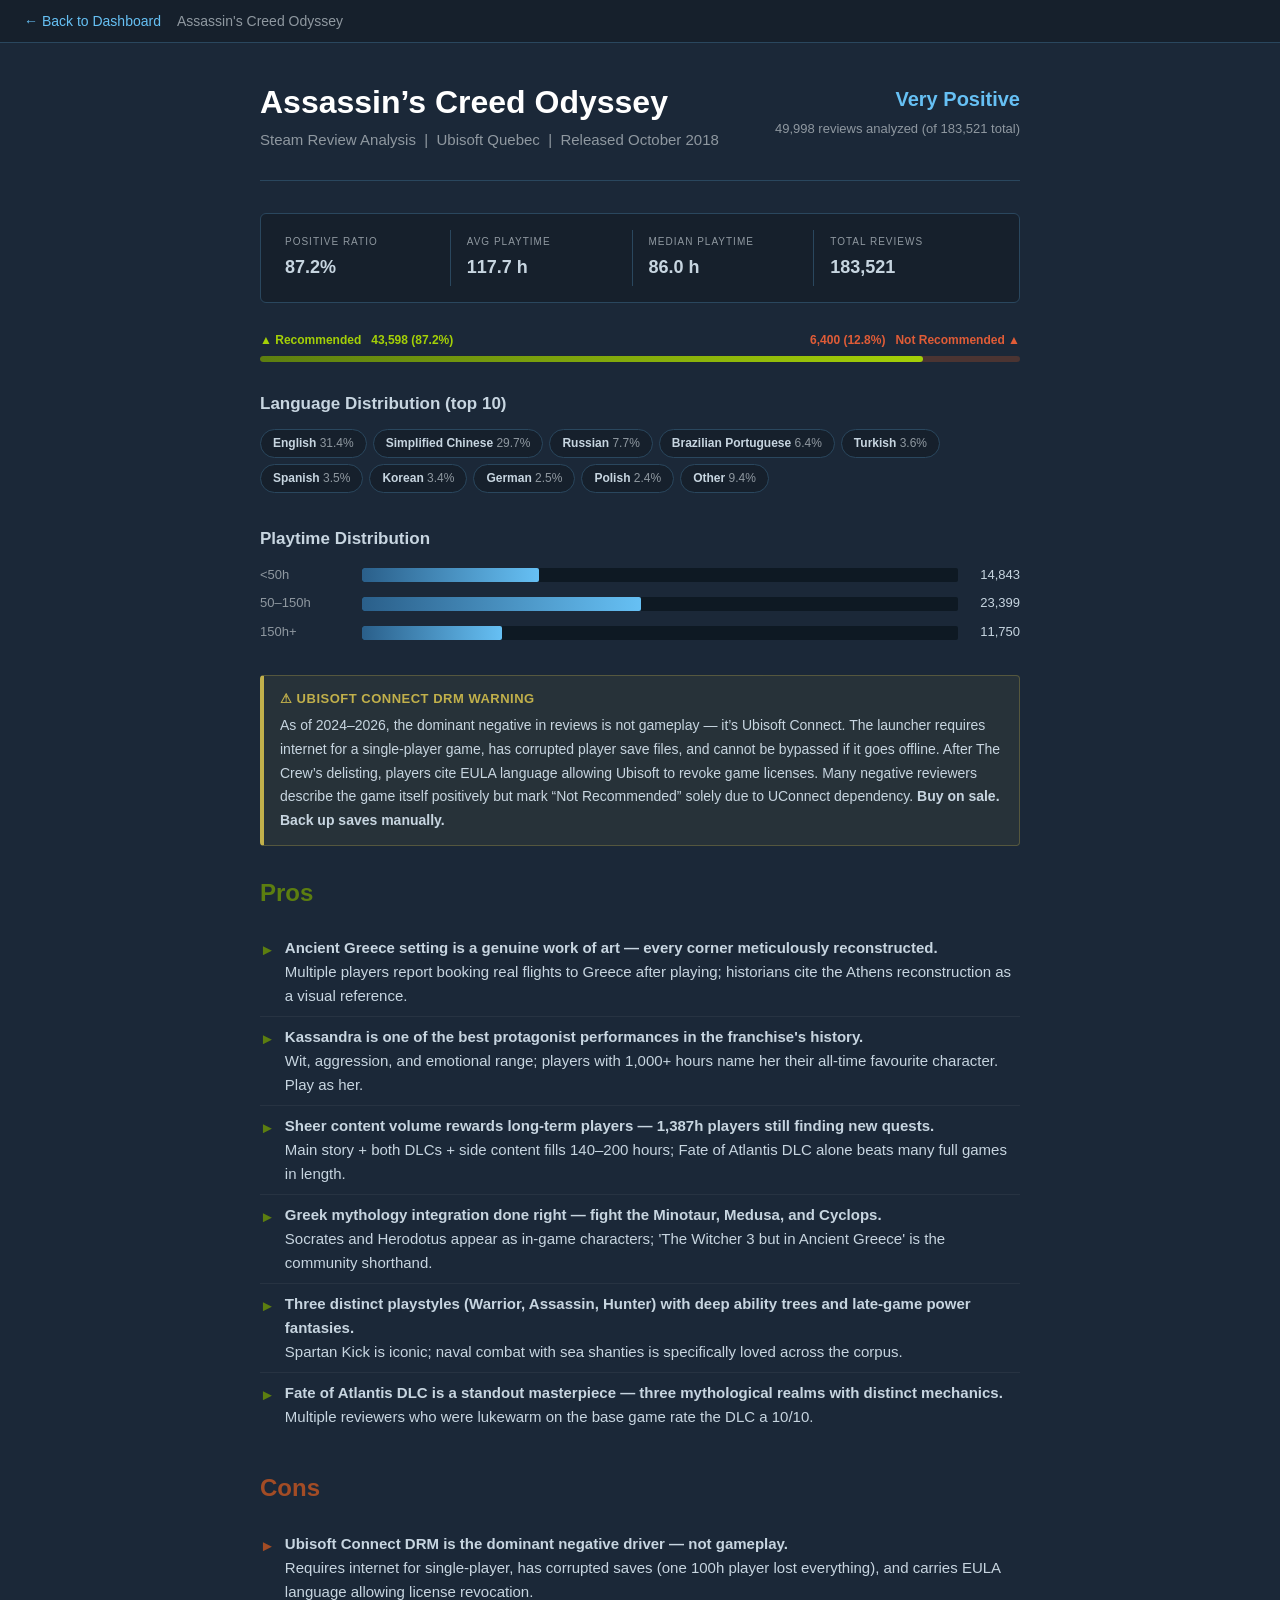
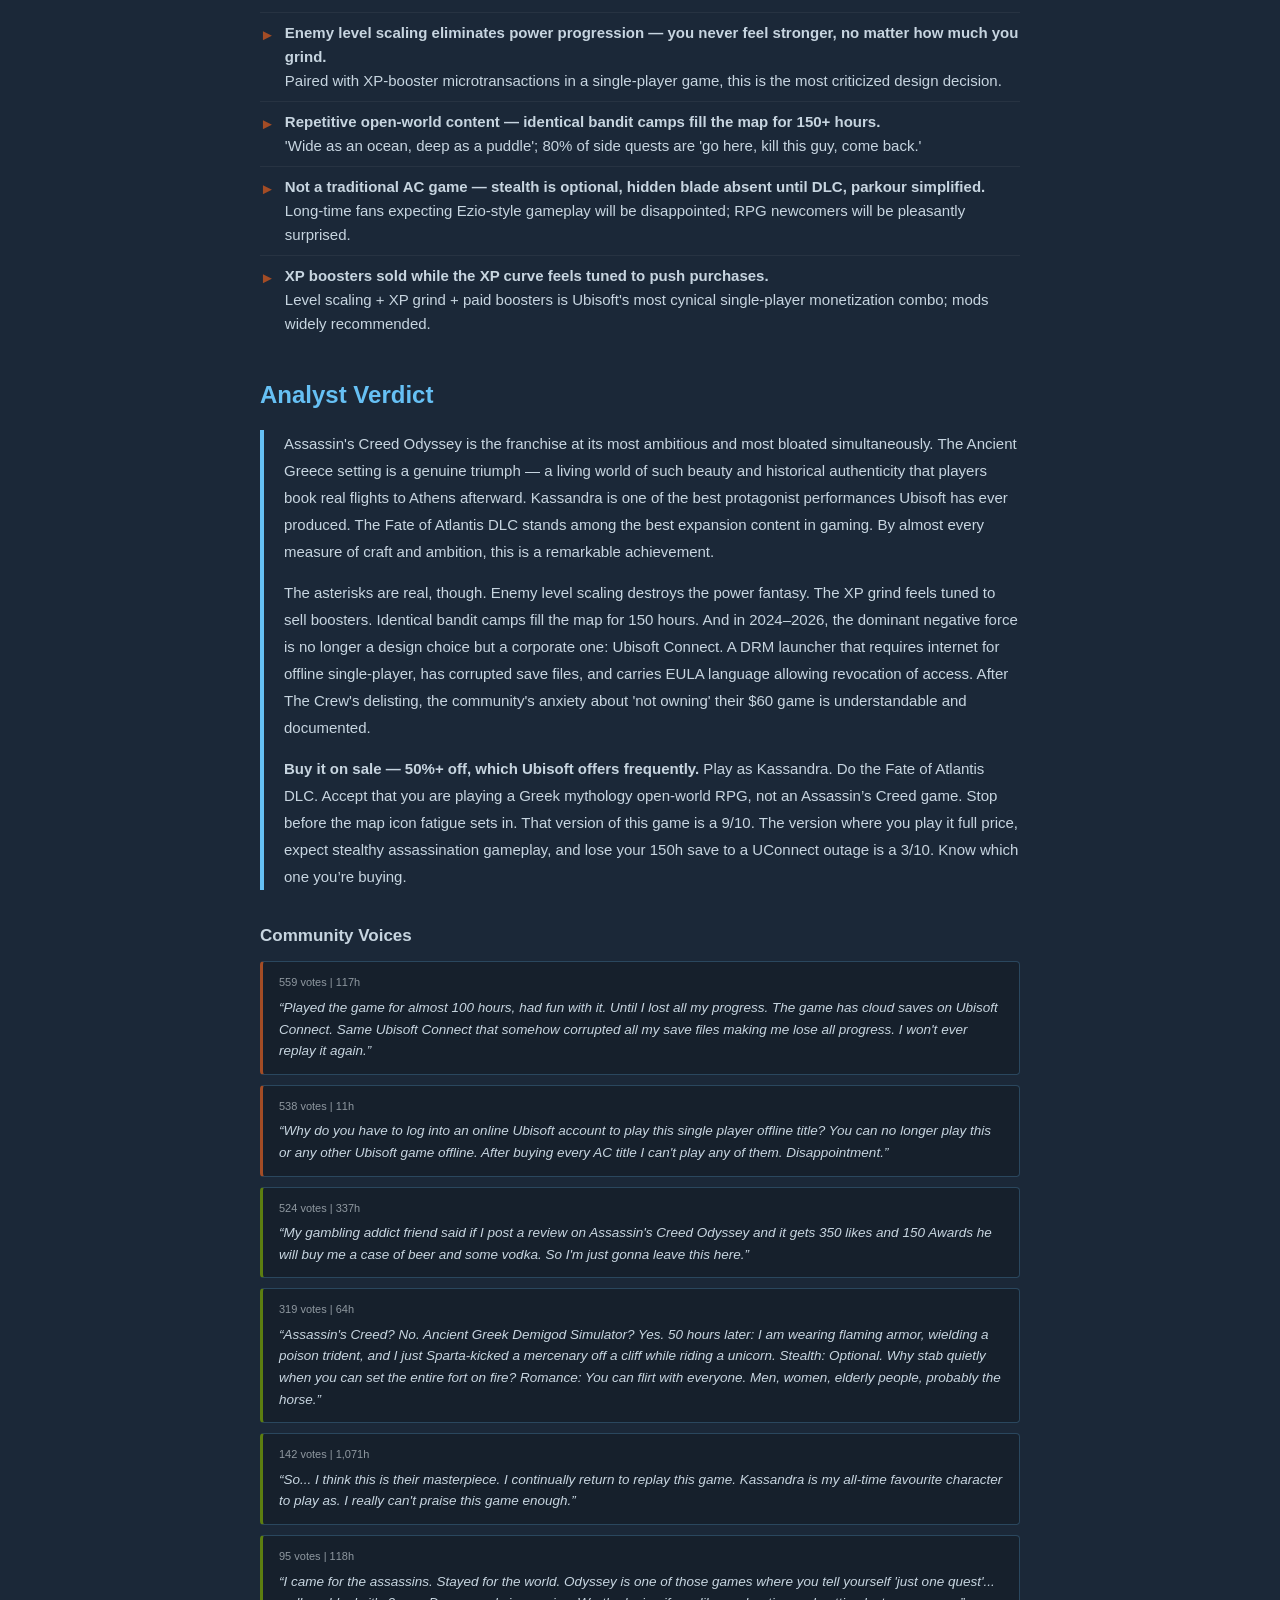
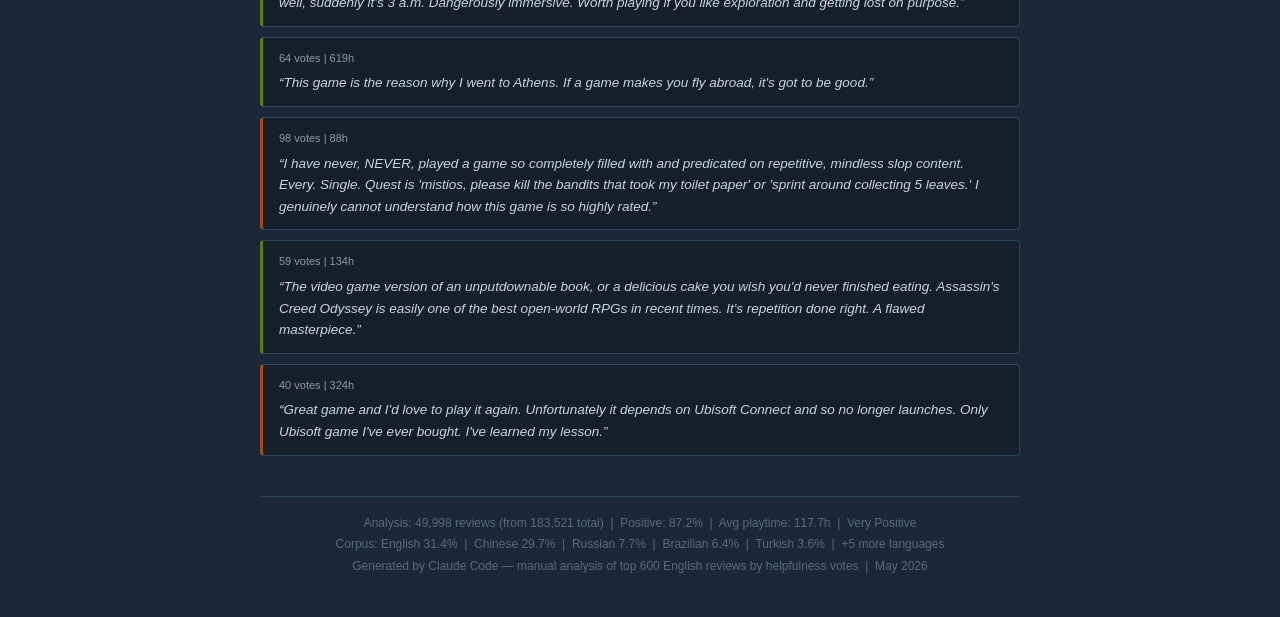
==== commit fea217dd: "Update dashboard: Assassin's Creed Odyssey, Crimson Desert, Dragon's Dogma 2, Horizon Forbidden West" ====
--- a/reports/ac_odyssey.html
+++ b/reports/ac_odyssey.html
@@ -156,36 +156,36 @@
 </div></div>
 <div class="callout"><div class="callout-title">⚠ Ubisoft Connect DRM Warning</div>As of 2024–2026, the dominant negative in reviews is not gameplay — it’s Ubisoft Connect. The launcher requires internet for a single-player game, has corrupted player save files, and cannot be bypassed if it goes offline. After The Crew’s delisting, players cite EULA language allowing Ubisoft to revoke game licenses. Many negative reviewers describe the game itself positively but mark “Not Recommended” solely due to UConnect dependency. <strong>Buy on sale. Back up saves manually.</strong></div>
 <div class="section"><div class="section-heading pros">Pros</div><ul class="item-list">
-<li><span class="marker pros">&#9658;</span><strong>Ancient Greece setting is a genuine work of art</strong> &#8212; Every corner of the map — from the Aegean islands to the streets of Athens — is painstakingly reconstructed with historical and mythological detail. Multiple players report booking real flights to Greece after playing. Historians have cited the game’s Athens reconstruction as a legitimate visual reference. The sunrise over the Aegean is, simply, one of the most beautiful scenes in gaming.</li>
-<li><span class="marker pros">&#9658;</span><strong>Kassandra is one of the best protagonists in the franchise’s history</strong> &#8212; The canonical choice (confirmed lore) and widely preferred for voice performance, Kassandra delivers lines with genuine wit, aggression, and emotional range. Her character is described as ‘passion and determination made playable.’ Players with 1,000+ hours cite her as their all-time favourite game character. Play as her.</li>
-<li><span class="marker pros">&#9658;</span><strong>Sheer content volume rewards long-term players</strong> &#8212; 1,387h players are still finding quests they hadn’t seen. The Fate of Atlantis DLC alone is described as ‘longer and more enjoyable than many full games.’ Main story + both expansions + side content fills 140–200 hours. The map is so dense that even completionists are surprised after multiple playthroughs.</li>
-<li><span class="marker pros">&#9658;</span><strong>Greek mythology integration done right</strong> &#8212; You fight the Minotaur, the Medusa, the Cyclops, and entire armies of Spartans. Socrates, Hippocrates, and Herodotus are in-game characters with actual philosophical dialogue. The Fate of Atlantis expansion is fan-favourite for transforming into something closer to myth-fantasy than action game. ‘The Witcher 3 but in Ancient Greece’ is the community’s go-to description.</li>
-<li><span class="marker pros">&#9658;</span><strong>Combat flexibility and build variety</strong> &#8212; Three distinct playstyles (Warrior, Assassin, Hunter) each have deep ability trees. The Spartan Kick becomes iconic. Naval combat with sea shanties is specifically loved. Late-game build variety enables demigod power fantasies: poison builds, fire combos, legendary weapons. Nightmare mode offers genuine challenge for veteran players.</li>
-<li><span class="marker pros">&#9658;</span><strong>Fate of Atlantis DLC is a genuine masterpiece</strong> &#8212; Consistently cited separately from the base game as a quality peak. Three mythological realms (Elysium, Underworld, Atlantis) each with distinct mechanics. The canon AC lore revelations in Atlantis are among the most significant in the series. Multiple reviewers who were lukewarm on the base game rate the DLC a 10/10.</li>
+<li><span class="marker pros">&#9658;</span><span><strong>Ancient Greece setting is a genuine work of art — every corner meticulously reconstructed.</strong><br>Multiple players report booking real flights to Greece after playing; historians cite the Athens reconstruction as a visual reference.</span></li>
+<li><span class="marker pros">&#9658;</span><span><strong>Kassandra is one of the best protagonist performances in the franchise's history.</strong><br>Wit, aggression, and emotional range; players with 1,000+ hours name her their all-time favourite character. Play as her.</span></li>
+<li><span class="marker pros">&#9658;</span><span><strong>Sheer content volume rewards long-term players — 1,387h players still finding new quests.</strong><br>Main story + both DLCs + side content fills 140–200 hours; Fate of Atlantis DLC alone beats many full games in length.</span></li>
+<li><span class="marker pros">&#9658;</span><span><strong>Greek mythology integration done right — fight the Minotaur, Medusa, and Cyclops.</strong><br>Socrates and Herodotus appear as in-game characters; 'The Witcher 3 but in Ancient Greece' is the community shorthand.</span></li>
+<li><span class="marker pros">&#9658;</span><span><strong>Three distinct playstyles (Warrior, Assassin, Hunter) with deep ability trees and late-game power fantasies.</strong><br>Spartan Kick is iconic; naval combat with sea shanties is specifically loved across the corpus.</span></li>
+<li><span class="marker pros">&#9658;</span><span><strong>Fate of Atlantis DLC is a standout masterpiece — three mythological realms with distinct mechanics.</strong><br>Multiple reviewers who were lukewarm on the base game rate the DLC a 10/10.</span></li>
 </ul></div>
 <div class="section"><div class="section-heading cons">Cons</div><ul class="item-list">
-<li><span class="marker cons">&#9658;</span><strong>Ubisoft Connect DRM is the game’s biggest enemy — not its design</strong> &#8212; The #1 negative driver in 2024–2026 reviews is not gameplay but Ubisoft Connect. The launcher requires internet for a single-player game, has corrupted save files (one 100h player lost all progress), goes offline unpredictably, and — after The Crew was delisted — players cite EULA clauses allowing Ubisoft to revoke licenses at any time. Dozens of reviewers rate the game positively but mark Not Recommended solely due to UConnect.</li>
-<li><span class="marker cons">&#9658;</span><strong>Enemy level scaling eliminates power progression</strong> &#8212; Enemies scale with the player’s level throughout the entire game. The community consensus: ‘You never feel stronger, no matter how much you grind.’ Returning to areas you’ve outleveled to dominate them — a staple satisfaction of RPGs — is gone. Every encounter remains artificially difficult. Paired with XP-booster microtransactions in a single-player game, this is the most criticized pure game-design decision.</li>
-<li><span class="marker cons">&#9658;</span><strong>Repetitive open-world content — ‘wide as an ocean, deep as a puddle’</strong> &#8212; The map is full of identical bandit camps, conquest battles, and fetch quests. ‘Go here, kill this guy, come back’ applies to 80% of side content. The main story requires XP-grinding side quests to unlock story missions. Copy-paste camp design is acknowledged by even enthusiastic recommenders. After 80+ hours the formula wears thin for most players.</li>
-<li><span class="marker cons">&#9658;</span><strong>Not a traditional Assassin’s Creed game</strong> &#8212; Stealth is optional and often impractical — enemies don’t die to a single stab. The hidden blade is absent until DLC. Parkour is simplified. The franchise’s signature tools are deprioritized in favor of RPG combat. Long-time AC fans who wanted a successor to the Ezio trilogy will be disappointed. New players coming for an RPG experience will be pleasantly surprised.</li>
-<li><span class="marker cons">&#9658;</span><strong>Microtransactions in a single-player game</strong> &#8212; XP boosters are sold in the in-game store, while the base game’s XP curve feels tuned to push purchases. The intersection of level scaling + XP grind + paid boosters is the most cynical part of Ubisoft’s monetization strategy. Mods exist to adjust the XP multiplier and are widely recommended.</li>
+<li><span class="marker cons">&#9658;</span><span><strong>Ubisoft Connect DRM is the dominant negative driver — not gameplay.</strong><br>Requires internet for single-player, has corrupted saves (one 100h player lost everything), and carries EULA language allowing license revocation.</span></li>
+<li><span class="marker cons">&#9658;</span><span><strong>Enemy level scaling eliminates power progression — you never feel stronger, no matter how much you grind.</strong><br>Paired with XP-booster microtransactions in a single-player game, this is the most criticized design decision.</span></li>
+<li><span class="marker cons">&#9658;</span><span><strong>Repetitive open-world content — identical bandit camps fill the map for 150+ hours.</strong><br>'Wide as an ocean, deep as a puddle'; 80% of side quests are 'go here, kill this guy, come back.'</span></li>
+<li><span class="marker cons">&#9658;</span><span><strong>Not a traditional AC game — stealth is optional, hidden blade absent until DLC, parkour simplified.</strong><br>Long-time fans expecting Ezio-style gameplay will be disappointed; RPG newcomers will be pleasantly surprised.</span></li>
+<li><span class="marker cons">&#9658;</span><span><strong>XP boosters sold while the XP curve feels tuned to push purchases.</strong><br>Level scaling + XP grind + paid boosters is Ubisoft's most cynical single-player monetization combo; mods widely recommended.</span></li>
 </ul></div>
 <div class="section"><div class="section-heading verdict">Analyst Verdict</div><div class="verdict-body">
-<p>Assassin’s Creed Odyssey is the franchise at its most ambitious and most bloated simultaneously. The Ancient Greece setting is a genuine triumph — a living world of such beauty and historical authenticity that players book real flights to Athens afterward. Kassandra is one of the best protagonist performances Ubisoft has ever produced. The Fate of Atlantis DLC stands among the best expansion content in gaming. By almost every measure of craft and ambition, this is a remarkable achievement.</p>
-<p>The asterisks are real, though. Enemy level scaling destroys the power fantasy. The XP grind feels tuned to sell boosters. Identical bandit camps fill the map for 150 hours. And in 2024–2026, the dominant negative force is no longer a design choice but a corporate one: Ubisoft Connect. A DRM launcher that requires internet for offline single-player, has corrupted save files, and carries EULA language allowing revocation of access. After The Crew’s delisting, the community’s anxiety about ‘not owning’ their $60 game is understandable and documented.</p>
+<p>Assassin's Creed Odyssey is the franchise at its most ambitious and most bloated simultaneously. The Ancient Greece setting is a genuine triumph — a living world of such beauty and historical authenticity that players book real flights to Athens afterward. Kassandra is one of the best protagonist performances Ubisoft has ever produced. The Fate of Atlantis DLC stands among the best expansion content in gaming. By almost every measure of craft and ambition, this is a remarkable achievement.</p>
+<p>The asterisks are real, though. Enemy level scaling destroys the power fantasy. The XP grind feels tuned to sell boosters. Identical bandit camps fill the map for 150 hours. And in 2024–2026, the dominant negative force is no longer a design choice but a corporate one: Ubisoft Connect. A DRM launcher that requires internet for offline single-player, has corrupted save files, and carries EULA language allowing revocation of access. After The Crew's delisting, the community's anxiety about 'not owning' their $60 game is understandable and documented.</p>
 <p><strong>Buy it on sale — 50%+ off, which Ubisoft offers frequently.</strong> Play as Kassandra. Do the Fate of Atlantis DLC. Accept that you are playing a Greek mythology open-world RPG, not an Assassin’s Creed game. Stop before the map icon fatigue sets in. That version of this game is a 9/10. The version where you play it full price, expect stealthy assassination gameplay, and lose your 150h save to a UConnect outage is a 3/10. Know which one you’re buying.</p>
 </div></div>
 <div class="section"><div class="section-heading stats" style="font-size:17px;margin-bottom:12px;">Community Voices</div><div class="quotes">
-<div class="quote-card neg"><div class="quote-meta">559 votes | 117h</div><div class="quote-text">&#8220;Played the game for almost 100 hours, had fun with it. Until I lost all my progress. The game has cloud saves on Ubisoft Connect. Same Ubisoft Connect that somehow corrupted all my save files making me lose all progress. I won’t ever replay it again.&#8221;</div></div>
-<div class="quote-card neg"><div class="quote-meta">538 votes | 11h</div><div class="quote-text">&#8220;Why do you have to log into an online Ubisoft account to play this single player offline title? You can no longer play this or any other Ubisoft game offline. After buying every AC title I can’t play any of them. Disappointment.&#8221;</div></div>
-<div class="quote-card pos"><div class="quote-meta">524 votes | 337h</div><div class="quote-text">&#8220;My gambling addict friend said if I post a review on Assassin’s Creed Odyssey and it gets 350 likes and 150 Awards he will buy me a case of beer and some vodka. So I’m just gonna leave this here.&#8221;</div></div>
-<div class="quote-card pos"><div class="quote-meta">319 votes | 64h</div><div class="quote-text">&#8220;Assassin’s Creed? No. Ancient Greek Demigod Simulator? Yes. 50 hours later: I am wearing flaming armor, wielding a poison trident, and I just Sparta-kicked a mercenary off a cliff while riding a unicorn. Stealth: Optional. Why stab quietly when you can set the entire fort on fire? Romance: You can flirt with everyone. Men, women, elderly people, probably the horse.&#8221;</div></div>
-<div class="quote-card pos"><div class="quote-meta">142 votes | 1,071h</div><div class="quote-text">&#8220;So... I think this is their masterpiece. I continually return to replay this game. Kassandra is my all-time favourite character to play as. I really can’t praise this game enough.&#8221;</div></div>
-<div class="quote-card pos"><div class="quote-meta">95 votes | 118h</div><div class="quote-text">&#8220;I came for the assassins. Stayed for the world. Odyssey is one of those games where you tell yourself ‘just one quest’... well, suddenly it’s 3 a.m. Dangerously immersive. Worth playing if you like exploration and getting lost on purpose.&#8221;</div></div>
-<div class="quote-card pos"><div class="quote-meta">64 votes | 619h</div><div class="quote-text">&#8220;This game is the reason why I went to Athens. If a game makes you fly abroad, it’s got to be good.&#8221;</div></div>
-<div class="quote-card neg"><div class="quote-meta">98 votes | 88h</div><div class="quote-text">&#8220;I have never, NEVER, played a game so completely filled with and predicated on repetitive, mindless slop content. Every. Single. Quest is ‘mistios, please kill the bandits that took my toilet paper’ or ‘sprint around collecting 5 leaves.’ I genuinely cannot understand how this game is so highly rated.&#8221;</div></div>
-<div class="quote-card pos"><div class="quote-meta">59 votes | 134h</div><div class="quote-text">&#8220;The video game version of an unputdownable book, or a delicious cake you wish you’d never finished eating. Assassin’s Creed Odyssey is easily one of the best open-world RPGs in recent times. It’s repetition done right. A flawed masterpiece.&#8221;</div></div>
-<div class="quote-card neg"><div class="quote-meta">40 votes | 324h</div><div class="quote-text">&#8220;Great game and I’d love to play it again. Unfortunately it depends on Ubisoft Connect and so no longer launches. Only Ubisoft game I’ve ever bought. I’ve learned my lesson.&#8221;</div></div>
+<div class="quote-card neg"><div class="quote-meta">559 votes | 117h</div><div class="quote-text">&#8220;Played the game for almost 100 hours, had fun with it. Until I lost all my progress. The game has cloud saves on Ubisoft Connect. Same Ubisoft Connect that somehow corrupted all my save files making me lose all progress. I won't ever replay it again.&#8221;</div></div>
+<div class="quote-card neg"><div class="quote-meta">538 votes | 11h</div><div class="quote-text">&#8220;Why do you have to log into an online Ubisoft account to play this single player offline title? You can no longer play this or any other Ubisoft game offline. After buying every AC title I can't play any of them. Disappointment.&#8221;</div></div>
+<div class="quote-card pos"><div class="quote-meta">524 votes | 337h</div><div class="quote-text">&#8220;My gambling addict friend said if I post a review on Assassin's Creed Odyssey and it gets 350 likes and 150 Awards he will buy me a case of beer and some vodka. So I'm just gonna leave this here.&#8221;</div></div>
+<div class="quote-card pos"><div class="quote-meta">319 votes | 64h</div><div class="quote-text">&#8220;Assassin's Creed? No. Ancient Greek Demigod Simulator? Yes. 50 hours later: I am wearing flaming armor, wielding a poison trident, and I just Sparta-kicked a mercenary off a cliff while riding a unicorn. Stealth: Optional. Why stab quietly when you can set the entire fort on fire? Romance: You can flirt with everyone. Men, women, elderly people, probably the horse.&#8221;</div></div>
+<div class="quote-card pos"><div class="quote-meta">142 votes | 1,071h</div><div class="quote-text">&#8220;So... I think this is their masterpiece. I continually return to replay this game. Kassandra is my all-time favourite character to play as. I really can't praise this game enough.&#8221;</div></div>
+<div class="quote-card pos"><div class="quote-meta">95 votes | 118h</div><div class="quote-text">&#8220;I came for the assassins. Stayed for the world. Odyssey is one of those games where you tell yourself 'just one quest'... well, suddenly it's 3 a.m. Dangerously immersive. Worth playing if you like exploration and getting lost on purpose.&#8221;</div></div>
+<div class="quote-card pos"><div class="quote-meta">64 votes | 619h</div><div class="quote-text">&#8220;This game is the reason why I went to Athens. If a game makes you fly abroad, it's got to be good.&#8221;</div></div>
+<div class="quote-card neg"><div class="quote-meta">98 votes | 88h</div><div class="quote-text">&#8220;I have never, NEVER, played a game so completely filled with and predicated on repetitive, mindless slop content. Every. Single. Quest is 'mistios, please kill the bandits that took my toilet paper' or 'sprint around collecting 5 leaves.' I genuinely cannot understand how this game is so highly rated.&#8221;</div></div>
+<div class="quote-card pos"><div class="quote-meta">59 votes | 134h</div><div class="quote-text">&#8220;The video game version of an unputdownable book, or a delicious cake you wish you'd never finished eating. Assassin's Creed Odyssey is easily one of the best open-world RPGs in recent times. It's repetition done right. A flawed masterpiece.&#8221;</div></div>
+<div class="quote-card neg"><div class="quote-meta">40 votes | 324h</div><div class="quote-text">&#8220;Great game and I'd love to play it again. Unfortunately it depends on Ubisoft Connect and so no longer launches. Only Ubisoft game I've ever bought. I've learned my lesson.&#8221;</div></div>
 </div></div>
 <div class="footer">Analysis: 49,998 reviews (from 183,521 total) &nbsp;|&nbsp; Positive: 87.2% &nbsp;|&nbsp; Avg playtime: 117.7h &nbsp;|&nbsp; Very Positive<br>Corpus: English 31.4% &nbsp;|&nbsp; Chinese 29.7% &nbsp;|&nbsp; Russian 7.7% &nbsp;|&nbsp; Brazilian 6.4% &nbsp;|&nbsp; Turkish 3.6% &nbsp;|&nbsp; +5 more languages<br>Generated by Claude Code — manual analysis of top 600 English reviews by helpfulness votes &nbsp;|&nbsp; May 2026</div>
 </div></body></html>
